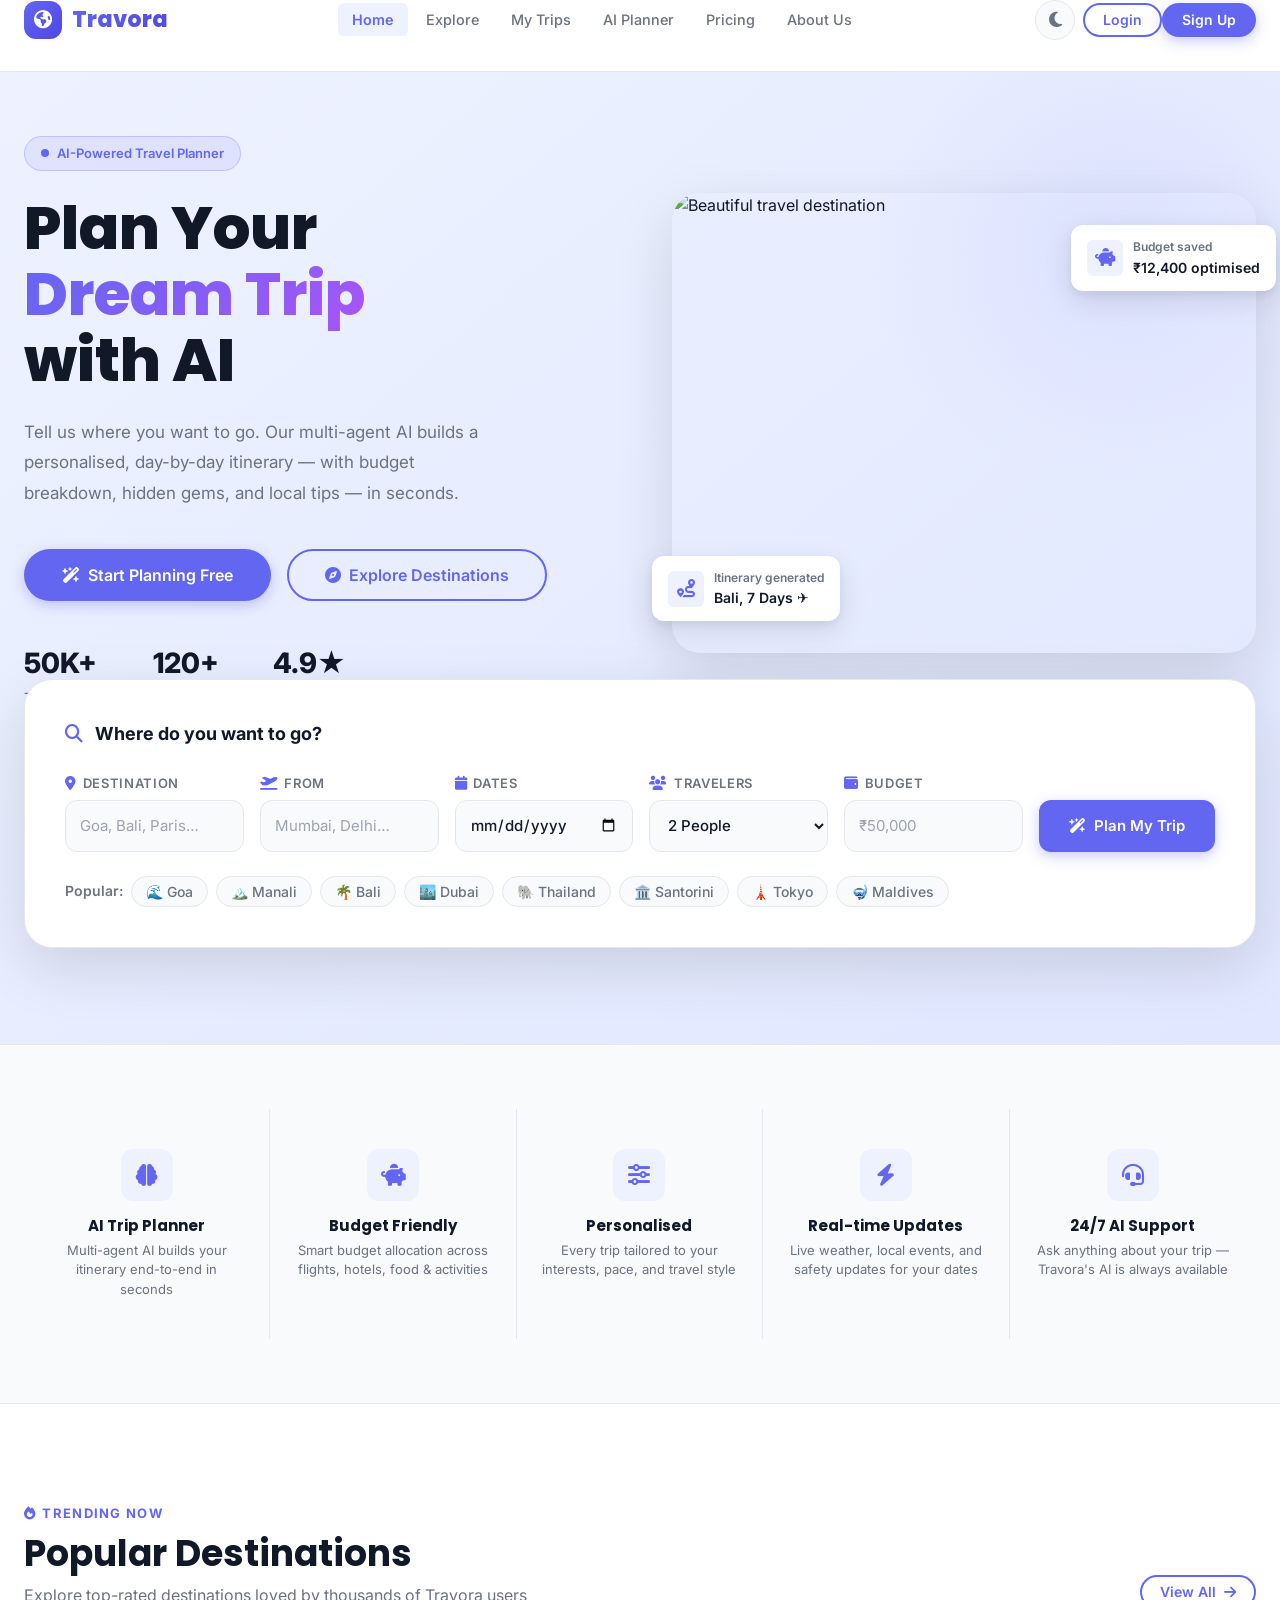
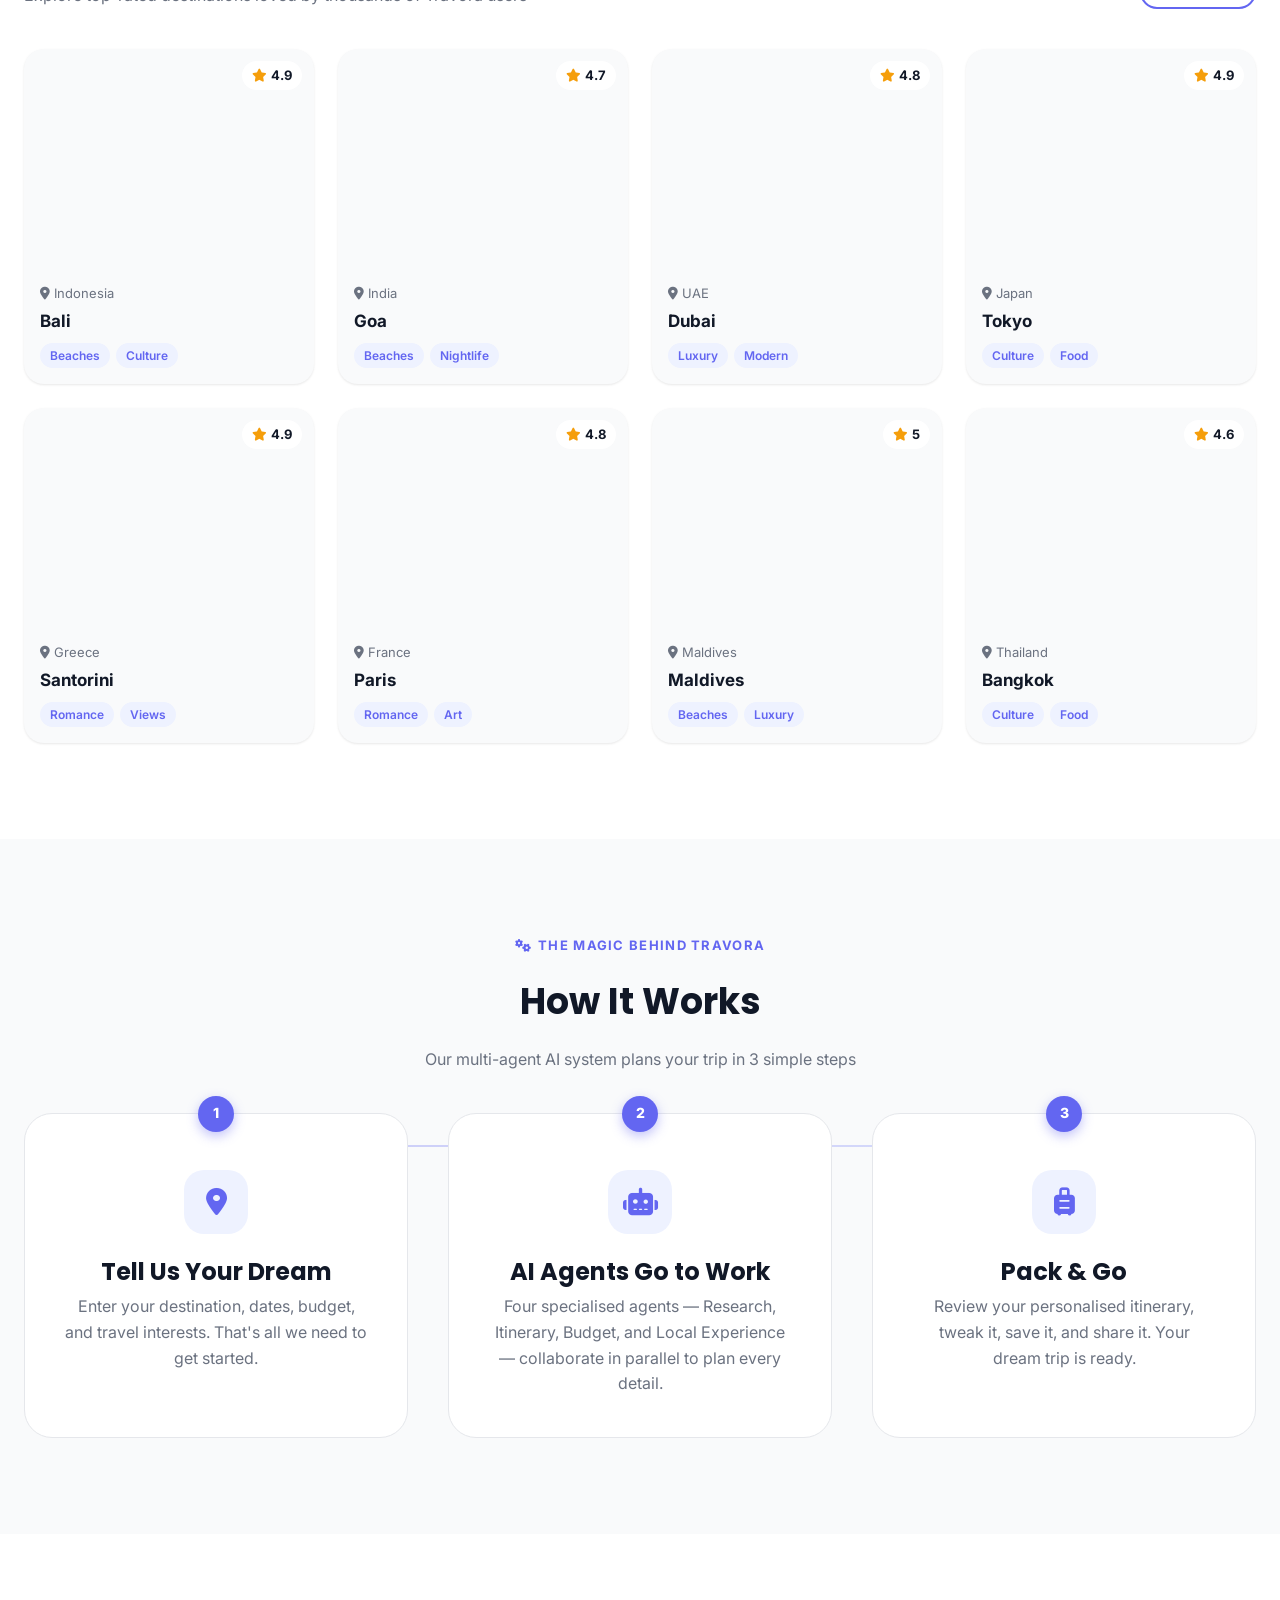
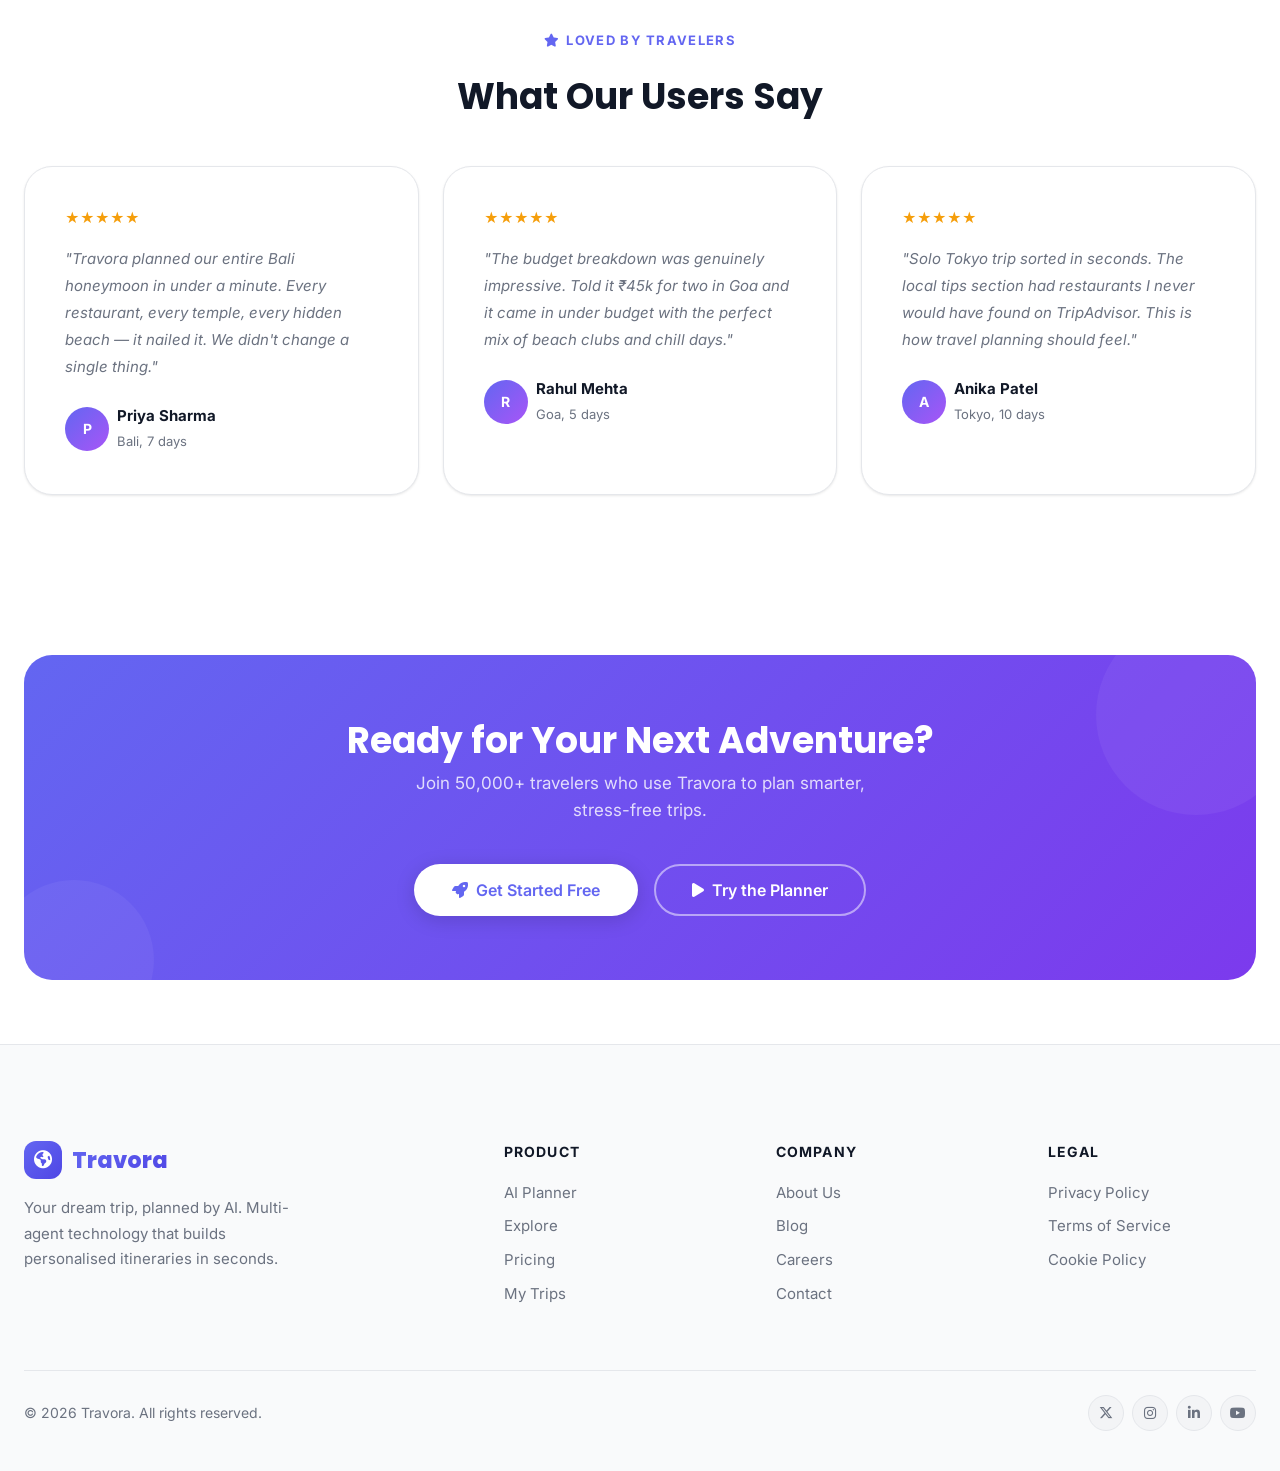
==== travora-frontend/index.html @ 3af6b40b "Initial commit" ====
<!DOCTYPE html>
<html lang="en" data-theme="light">
<head>
  <meta charset="UTF-8" />
  <meta name="viewport" content="width=device-width, initial-scale=1.0" />
  <title>Travora — Your Dream Trip, Planned by AI</title>
  <meta name="description" content="Travora uses a multi-agent AI system to build personalized day-by-day travel itineraries tailored to your budget, interests, and travel style." />
  <link rel="preconnect" href="https://fonts.googleapis.com" />
  <link rel="preconnect" href="https://fonts.gstatic.com" crossorigin />
  <link href="https://fonts.googleapis.com/css2?family=Inter:wght@400;500;600;700;800&family=Poppins:wght@700;800&display=swap" rel="stylesheet" />
  <link rel="stylesheet" href="https://cdnjs.cloudflare.com/ajax/libs/font-awesome/6.5.0/css/all.min.css" />
  <link rel="stylesheet" href="css/style.css" />
  <link rel="stylesheet" href="css/home.css" />
</head>
<body>

<!-- ── Navbar ────────────────────────────────────────────────── -->
<nav class="navbar" id="navbar">
  <div class="container">
    <div class="navbar__inner">
      <a href="index.html" class="navbar__logo">
        <div class="navbar__logo-icon"><i class="fa-solid fa-earth-americas"></i></div>
        <span>Travora</span>
      </a>

      <ul class="navbar__links">
        <li><a href="index.html"      class="navbar__link active">Home</a></li>
        <li><a href="explore.html"    class="navbar__link">Explore</a></li>
        <li><a href="my-trips.html"   class="navbar__link" id="nav-my-trips">My Trips</a></li>
        <li><a href="planner.html"    class="navbar__link">AI Planner</a></li>
        <li><a href="pricing.html"    class="navbar__link">Pricing</a></li>
        <li><a href="about.html"      class="navbar__link">About Us</a></li>
      </ul>

      <div class="navbar__actions">
        <button class="theme-toggle" id="themeToggle" aria-label="Toggle dark mode">
          <i class="fa-solid fa-moon" id="themeIcon"></i>
        </button>
        <div id="authNav">
          <a href="login.html" class="btn btn-outline btn-sm">Login</a>
          <a href="signup.html" class="btn btn-primary btn-sm">Sign Up</a>
        </div>
        <div id="userNav" style="display:none; align-items:center; gap:8px;">
          <div class="user-avatar" id="userAvatar" title="My Account">U</div>
        </div>
        <button class="navbar__hamburger" id="hamburger" aria-label="Open menu">
          <span></span><span></span><span></span>
        </button>
      </div>
    </div>
  </div>

  <!-- Mobile menu -->
  <div class="navbar__mobile-menu" id="mobileMenu">
    <a href="index.html"    class="navbar__link active">Home</a>
    <a href="explore.html"  class="navbar__link">Explore</a>
    <a href="my-trips.html" class="navbar__link">My Trips</a>
    <a href="planner.html"  class="navbar__link">AI Planner</a>
    <a href="pricing.html"  class="navbar__link">Pricing</a>
    <a href="about.html"    class="navbar__link">About Us</a>
    <div style="border-top:1px solid var(--color-border); padding-top:12px; display:flex; gap:8px; flex-wrap:wrap;" id="mobileAuthNav">
      <a href="login.html"  class="btn btn-outline btn-sm">Login</a>
      <a href="signup.html" class="btn btn-primary btn-sm">Sign Up</a>
    </div>
  </div>
</nav>

<div class="page-wrapper">
<main>

  <!-- ── Hero ──────────────────────────────────────────────────── -->
  <section class="hero">
    <div class="container">
      <div class="hero__inner">

        <!-- Left -->
        <div class="hero__content fade-up">
          <div class="hero__badge">
            <span class="hero__badge-dot"></span>
            AI-Powered Travel Planner
          </div>

          <h1 class="hero__title">
            Plan Your<br/>
            <span class="highlight">Dream Trip</span><br/>
            with AI
          </h1>

          <p class="hero__subtitle">
            Tell us where you want to go. Our multi-agent AI builds a personalised,
            day-by-day itinerary — with budget breakdown, hidden gems, and local tips —
            in seconds.
          </p>

          <div class="hero__cta">
            <a href="planner.html" class="btn btn-primary btn-lg">
              <i class="fa-solid fa-wand-magic-sparkles"></i> Start Planning Free
            </a>
            <a href="explore.html" class="btn btn-outline btn-lg">
              <i class="fa-solid fa-compass"></i> Explore Destinations
            </a>
          </div>

          <div class="hero__stats">
            <div class="hero__stat">
              <strong>50K+</strong>
              <span>Trips Planned</span>
            </div>
            <div class="hero__stat">
              <strong>120+</strong>
              <span>Destinations</span>
            </div>
            <div class="hero__stat">
              <strong>4.9★</strong>
              <span>User Rating</span>
            </div>
          </div>
        </div>

        <!-- Right -->
        <div class="hero__visual fade-up fade-up-delay-2">
          <img
            src="https://images.unsplash.com/photo-1488646953014-85cb44e25828?w=800&q=80"
            alt="Beautiful travel destination"
            class="hero__image"
            loading="eager"
          />
          <div class="hero__floating-card hero__floating-card--1">
            <div class="icon"><i class="fa-solid fa-route"></i></div>
            <div>
              <div style="font-size:0.75rem;color:var(--color-text-muted);">Itinerary generated</div>
              <div>Bali, 7 Days ✈️</div>
            </div>
          </div>
          <div class="hero__floating-card hero__floating-card--2">
            <div class="icon"><i class="fa-solid fa-piggy-bank"></i></div>
            <div>
              <div style="font-size:0.75rem;color:var(--color-text-muted);">Budget saved</div>
              <div>₹12,400 optimised</div>
            </div>
          </div>
        </div>

      </div>
    </div>

    <!-- Search Widget -->
    <div class="container" style="padding-bottom: var(--space-3xl);">
      <div class="search-widget fade-up fade-up-delay-3">
        <div class="search-widget__title">
          <i class="fa-solid fa-magnifying-glass" style="color:var(--color-primary);margin-right:8px;"></i>
          Where do you want to go?
        </div>
        <form class="search-widget__grid" id="searchForm" onsubmit="handleSearch(event)">
          <div class="search-field">
            <label><i class="fa-solid fa-location-dot"></i> Destination</label>
            <input type="text" id="searchDest" placeholder="Goa, Bali, Paris…" />
          </div>
          <div class="search-field">
            <label><i class="fa-solid fa-plane-departure"></i> From</label>
            <input type="text" id="searchFrom" placeholder="Mumbai, Delhi…" />
          </div>
          <div class="search-field">
            <label><i class="fa-solid fa-calendar"></i> Dates</label>
            <input type="date" id="searchStartDate" />
          </div>
          <div class="search-field">
            <label><i class="fa-solid fa-users"></i> Travelers</label>
            <select id="searchTravelers">
              <option value="1">1 Person</option>
              <option value="2" selected>2 People</option>
              <option value="3">3 People</option>
              <option value="4">4 People</option>
              <option value="5+">5+ People</option>
            </select>
          </div>
          <div class="search-field">
            <label><i class="fa-solid fa-wallet"></i> Budget</label>
            <input type="text" id="searchBudget" placeholder="₹50,000" />
          </div>
          <button type="submit" class="btn btn-primary search-widget__btn">
            <i class="fa-solid fa-wand-magic-sparkles"></i> Plan My Trip
          </button>
        </form>

        <div class="popular-searches">
          <span class="popular-searches__label">Popular:</span>
          <button class="popular-chip" onclick="quickSearch('Goa')">🌊 Goa</button>
          <button class="popular-chip" onclick="quickSearch('Manali')">🏔️ Manali</button>
          <button class="popular-chip" onclick="quickSearch('Bali')">🌴 Bali</button>
          <button class="popular-chip" onclick="quickSearch('Dubai')">🏙️ Dubai</button>
          <button class="popular-chip" onclick="quickSearch('Thailand')">🐘 Thailand</button>
          <button class="popular-chip" onclick="quickSearch('Santorini')">🏛️ Santorini</button>
          <button class="popular-chip" onclick="quickSearch('Tokyo')">🗼 Tokyo</button>
          <button class="popular-chip" onclick="quickSearch('Maldives')">🤿 Maldives</button>
        </div>
      </div>
    </div>
  </section>

  <!-- ── Feature Strip ───────────────────────────────────────── -->
  <section class="features section--sm">
    <div class="container">
      <div class="features__grid">
        <div class="feature-item fade-up">
          <div class="feature-item__icon"><i class="fa-solid fa-brain"></i></div>
          <h3>AI Trip Planner</h3>
          <p>Multi-agent AI builds your itinerary end-to-end in seconds</p>
        </div>
        <div class="feature-item fade-up fade-up-delay-1">
          <div class="feature-item__icon"><i class="fa-solid fa-piggy-bank"></i></div>
          <h3>Budget Friendly</h3>
          <p>Smart budget allocation across flights, hotels, food & activities</p>
        </div>
        <div class="feature-item fade-up fade-up-delay-2">
          <div class="feature-item__icon"><i class="fa-solid fa-sliders"></i></div>
          <h3>Personalised</h3>
          <p>Every trip tailored to your interests, pace, and travel style</p>
        </div>
        <div class="feature-item fade-up fade-up-delay-3">
          <div class="feature-item__icon"><i class="fa-solid fa-bolt"></i></div>
          <h3>Real-time Updates</h3>
          <p>Live weather, local events, and safety updates for your dates</p>
        </div>
        <div class="feature-item fade-up fade-up-delay-4">
          <div class="feature-item__icon"><i class="fa-solid fa-headset"></i></div>
          <h3>24/7 AI Support</h3>
          <p>Ask anything about your trip — Travora's AI is always available</p>
        </div>
      </div>
    </div>
  </section>

  <!-- ── Popular Destinations ────────────────────────────────── -->
  <section class="section">
    <div class="container">
      <div class="section-header fade-up">
        <div>
          <div class="section-label"><i class="fa-solid fa-fire"></i> Trending Now</div>
          <h2 class="section-title">Popular Destinations</h2>
          <p class="section-subtitle">Explore top-rated destinations loved by thousands of Travora users</p>
        </div>
        <a href="explore.html" class="btn btn-outline btn-sm">View All <i class="fa-solid fa-arrow-right"></i></a>
      </div>

      <div class="destinations__grid" id="destinationsGrid">
        <!-- Populated by home.js -->
        <div class="dest-card skeleton" style="height:300px;"></div>
        <div class="dest-card skeleton" style="height:300px;"></div>
        <div class="dest-card skeleton" style="height:300px;"></div>
        <div class="dest-card skeleton" style="height:300px;"></div>
      </div>
    </div>
  </section>

  <!-- ── How It Works ────────────────────────────────────────── -->
  <section class="section how-it-works">
    <div class="container">
      <div class="section-header fade-up" style="justify-content:center; text-align:center; flex-direction:column; align-items:center;">
        <div class="section-label"><i class="fa-solid fa-gears"></i> The Magic Behind Travora</div>
        <h2 class="section-title">How It Works</h2>
        <p class="section-subtitle">Our multi-agent AI system plans your trip in 3 simple steps</p>
      </div>

      <div class="how-it-works__grid">
        <div class="step-card fade-up">
          <div class="step-card__number">1</div>
          <div class="step-card__icon"><i class="fa-solid fa-location-dot"></i></div>
          <h3>Tell Us Your Dream</h3>
          <p>Enter your destination, dates, budget, and travel interests. That's all we need to get started.</p>
        </div>
        <div class="step-card fade-up fade-up-delay-2">
          <div class="step-card__number">2</div>
          <div class="step-card__icon"><i class="fa-solid fa-robot"></i></div>
          <h3>AI Agents Go to Work</h3>
          <p>Four specialised agents — Research, Itinerary, Budget, and Local Experience — collaborate in parallel to plan every detail.</p>
        </div>
        <div class="step-card fade-up fade-up-delay-4">
          <div class="step-card__number">3</div>
          <div class="step-card__icon"><i class="fa-solid fa-suitcase-rolling"></i></div>
          <h3>Pack & Go</h3>
          <p>Review your personalised itinerary, tweak it, save it, and share it. Your dream trip is ready.</p>
        </div>
      </div>
    </div>
  </section>

  <!-- ── Testimonials ────────────────────────────────────────── -->
  <section class="section">
    <div class="container">
      <div class="section-header fade-up" style="justify-content:center; text-align:center; flex-direction:column; align-items:center;">
        <div class="section-label"><i class="fa-solid fa-star"></i> Loved by Travelers</div>
        <h2 class="section-title">What Our Users Say</h2>
      </div>

      <div class="testimonials__grid">
        <div class="testimonial-card fade-up">
          <div class="testimonial-card__stars">★★★★★</div>
          <p class="testimonial-card__text">"Travora planned our entire Bali honeymoon in under a minute. Every restaurant, every temple, every hidden beach — it nailed it. We didn't change a single thing."</p>
          <div class="testimonial-card__author">
            <div class="testimonial-card__avatar">P</div>
            <div class="testimonial-card__author-info">
              <strong>Priya Sharma</strong>
              <span>Bali, 7 days</span>
            </div>
          </div>
        </div>
        <div class="testimonial-card fade-up fade-up-delay-2">
          <div class="testimonial-card__stars">★★★★★</div>
          <p class="testimonial-card__text">"The budget breakdown was genuinely impressive. Told it ₹45k for two in Goa and it came in under budget with the perfect mix of beach clubs and chill days."</p>
          <div class="testimonial-card__author">
            <div class="testimonial-card__avatar">R</div>
            <div class="testimonial-card__author-info">
              <strong>Rahul Mehta</strong>
              <span>Goa, 5 days</span>
            </div>
          </div>
        </div>
        <div class="testimonial-card fade-up fade-up-delay-4">
          <div class="testimonial-card__stars">★★★★★</div>
          <p class="testimonial-card__text">"Solo Tokyo trip sorted in seconds. The local tips section had restaurants I never would have found on TripAdvisor. This is how travel planning should feel."</p>
          <div class="testimonial-card__author">
            <div class="testimonial-card__avatar">A</div>
            <div class="testimonial-card__author-info">
              <strong>Anika Patel</strong>
              <span>Tokyo, 10 days</span>
            </div>
          </div>
        </div>
      </div>
    </div>
  </section>

  <!-- ── CTA Banner ──────────────────────────────────────────── -->
  <section class="section--sm">
    <div class="container">
      <div style="background: linear-gradient(135deg, var(--color-primary) 0%, #7C3AED 100%); border-radius: var(--radius-xl); padding: var(--space-2xl); text-align: center; position:relative; overflow:hidden;">
        <div style="position:absolute;top:-40px;right:-40px;width:200px;height:200px;background:rgba(255,255,255,0.05);border-radius:50%;"></div>
        <div style="position:absolute;bottom:-60px;left:-30px;width:160px;height:160px;background:rgba(255,255,255,0.05);border-radius:50%;"></div>
        <div style="position:relative;z-index:1;">
          <h2 style="color:#fff;font-size:clamp(1.5rem,3vw,2.25rem);margin-bottom:var(--space-sm);">Ready for Your Next Adventure?</h2>
          <p style="color:rgba(255,255,255,0.8);font-size:1.0625rem;margin-bottom:var(--space-xl);max-width:480px;margin-left:auto;margin-right:auto;">Join 50,000+ travelers who use Travora to plan smarter, stress-free trips.</p>
          <div style="display:flex;gap:var(--space-md);justify-content:center;flex-wrap:wrap;">
            <a href="signup.html" class="btn btn-lg" style="background:#fff;color:var(--color-primary);box-shadow:0 4px 20px rgba(0,0,0,0.15);">
              <i class="fa-solid fa-rocket"></i> Get Started Free
            </a>
            <a href="planner.html" class="btn btn-lg" style="background:transparent;border:2px solid rgba(255,255,255,0.5);color:#fff;">
              <i class="fa-solid fa-play"></i> Try the Planner
            </a>
          </div>
        </div>
      </div>
    </div>
  </section>

</main>

<!-- ── Footer ────────────────────────────────────────────────── -->
<footer class="footer">
  <div class="container">
    <div class="footer__grid">
      <div class="footer__brand">
        <a href="index.html" class="navbar__logo" style="justify-content:flex-start;">
          <div class="navbar__logo-icon"><i class="fa-solid fa-earth-americas"></i></div>
          <span>Travora</span>
        </a>
        <p>Your dream trip, planned by AI. Multi-agent technology that builds personalised itineraries in seconds.</p>
      </div>
      <div>
        <div class="footer__col-title">Product</div>
        <ul class="footer__links">
          <li><a href="planner.html">AI Planner</a></li>
          <li><a href="explore.html">Explore</a></li>
          <li><a href="pricing.html">Pricing</a></li>
          <li><a href="my-trips.html">My Trips</a></li>
        </ul>
      </div>
      <div>
        <div class="footer__col-title">Company</div>
        <ul class="footer__links">
          <li><a href="about.html">About Us</a></li>
          <li><a href="#">Blog</a></li>
          <li><a href="#">Careers</a></li>
          <li><a href="#">Contact</a></li>
        </ul>
      </div>
      <div>
        <div class="footer__col-title">Legal</div>
        <ul class="footer__links">
          <li><a href="#">Privacy Policy</a></li>
          <li><a href="#">Terms of Service</a></li>
          <li><a href="#">Cookie Policy</a></li>
        </ul>
      </div>
    </div>

    <div class="footer__bottom">
      <p>© 2026 Travora. All rights reserved.</p>
      <div class="footer__socials">
        <a href="#" class="footer__social-btn" aria-label="Twitter"><i class="fa-brands fa-x-twitter"></i></a>
        <a href="#" class="footer__social-btn" aria-label="Instagram"><i class="fa-brands fa-instagram"></i></a>
        <a href="#" class="footer__social-btn" aria-label="LinkedIn"><i class="fa-brands fa-linkedin-in"></i></a>
        <a href="#" class="footer__social-btn" aria-label="YouTube"><i class="fa-brands fa-youtube"></i></a>
      </div>
    </div>
  </div>
</footer>

</div><!-- end page-wrapper -->

<!-- Toast container -->
<div class="toast-container" id="toastContainer"></div>

<script src="js/theme.js"></script>
<script src="js/api.js"></script>
<script src="js/auth.js"></script>
<script src="js/home.js"></script>
<script>
  // Search widget → navigate to planner with params
  function handleSearch(e) {
    e.preventDefault();
    const dest = document.getElementById('searchDest').value.trim();
    if (!dest) { showToast('Please enter a destination', 'error'); return; }
    const from   = document.getElementById('searchFrom').value.trim();
    const date   = document.getElementById('searchStartDate').value;
    const people = document.getElementById('searchTravelers').value;
    const budget = document.getElementById('searchBudget').value.trim().replace(/[^0-9]/g, '');
    const params = new URLSearchParams({ destination: dest, from, date, travelers: people, budget });
    window.location.href = `planner.html?${params.toString()}`;
  }

  function quickSearch(dest) {
    document.getElementById('searchDest').value = dest;
    document.getElementById('searchDest').focus();
  }
</script>
</body>
</html>
---- travora-frontend/css/style.css ----
/* ═══════════════════════════════════════════════════════════════
   Travora — Global Stylesheet
   Variables → Reset → Typography → Navbar → Footer → Utilities
   ═══════════════════════════════════════════════════════════════ */

/* ── CSS Custom Properties ─────────────────────────────────── */
:root {
  /* Brand */
  --color-primary:        #6366F1;
  --color-primary-dark:   #4F46E5;
  --color-primary-light:  #818CF8;
  --color-primary-soft:   #EEF2FF;

  /* Text */
  --color-text:           #111827;
  --color-text-muted:     #6B7280;
  --color-text-light:     #9CA3AF;

  /* Backgrounds */
  --color-bg:             #FFFFFF;
  --color-bg-secondary:   #F9FAFB;
  --color-bg-tertiary:    #F3F4F6;

  /* Hero gradient */
  --hero-bg-start:        #EEF2FF;
  --hero-bg-end:          #E0E7FF;

  /* Borders */
  --color-border:         #E5E7EB;
  --color-border-light:   #F3F4F6;

  /* Cards */
  --shadow-sm:   0 1px 3px rgba(0,0,0,0.06), 0 1px 2px rgba(0,0,0,0.04);
  --shadow-md:   0 4px 12px rgba(0,0,0,0.08), 0 2px 4px rgba(0,0,0,0.04);
  --shadow-lg:   0 10px 30px rgba(0,0,0,0.10), 0 4px 8px rgba(0,0,0,0.06);
  --shadow-xl:   0 20px 60px rgba(0,0,0,0.12);

  /* Radius */
  --radius-sm:   6px;
  --radius-md:   12px;
  --radius-lg:   20px;
  --radius-xl:   28px;
  --radius-full: 9999px;

  /* Spacing */
  --space-xs:  4px;
  --space-sm:  8px;
  --space-md:  16px;
  --space-lg:  24px;
  --space-xl:  40px;
  --space-2xl: 64px;
  --space-3xl: 96px;

  /* Typography */
  --font-sans: 'Inter', 'Segoe UI', system-ui, -apple-system, sans-serif;
  --font-display: 'Poppins', var(--font-sans);

  /* Transitions */
  --transition-fast:   150ms ease;
  --transition-base:   250ms ease;
  --transition-slow:   400ms ease;

  /* Navbar height */
  --navbar-h: 72px;
}

/* ── Dark Mode ─────────────────────────────────────────────── */
[data-theme="dark"] {
  --color-primary:        #818CF8;
  --color-primary-dark:   #6366F1;
  --color-primary-light:  #A5B4FC;
  --color-primary-soft:   #1E1B4B;

  --color-text:           #F1F5F9;
  --color-text-muted:     #94A3B8;
  --color-text-light:     #64748B;

  --color-bg:             #0F172A;
  --color-bg-secondary:   #1E293B;
  --color-bg-tertiary:    #334155;

  --hero-bg-start:        #0F172A;
  --hero-bg-end:          #1E1B4B;

  --color-border:         #334155;
  --color-border-light:   #1E293B;

  --shadow-sm:   0 1px 3px rgba(0,0,0,0.3);
  --shadow-md:   0 4px 12px rgba(0,0,0,0.4);
  --shadow-lg:   0 10px 30px rgba(0,0,0,0.5);
  --shadow-xl:   0 20px 60px rgba(0,0,0,0.6);
}

/* ── Reset & Base ───────────────────────────────────────────── */
*, *::before, *::after {
  box-sizing: border-box;
  margin: 0;
  padding: 0;
}

html {
  scroll-behavior: smooth;
  -webkit-text-size-adjust: 100%;
}

body {
  font-family: var(--font-sans);
  font-size: 16px;
  line-height: 1.6;
  color: var(--color-text);
  background-color: var(--color-bg);
  transition: background-color var(--transition-base), color var(--transition-base);
  overflow-x: hidden;
}

img {
  max-width: 100%;
  height: auto;
  display: block;
}

a {
  color: var(--color-primary);
  text-decoration: none;
  transition: color var(--transition-fast);
}

a:hover { color: var(--color-primary-dark); }

ul, ol { list-style: none; }

button {
  cursor: pointer;
  border: none;
  background: none;
  font-family: inherit;
}

input, select, textarea {
  font-family: inherit;
  font-size: inherit;
}

/* ── Typography ─────────────────────────────────────────────── */
h1, h2, h3, h4, h5, h6 {
  font-family: var(--font-display);
  font-weight: 700;
  line-height: 1.2;
  color: var(--color-text);
}

h1 { font-size: clamp(2rem, 5vw, 3.5rem); }
h2 { font-size: clamp(1.5rem, 3vw, 2.25rem); }
h3 { font-size: clamp(1.125rem, 2vw, 1.5rem); }
h4 { font-size: 1.125rem; }

p { color: var(--color-text-muted); }

/* ── Layout Utilities ───────────────────────────────────────── */
.container {
  width: 100%;
  max-width: 1280px;
  margin: 0 auto;
  padding: 0 var(--space-lg);
}

.section {
  padding: var(--space-3xl) 0;
}

.section--sm {
  padding: var(--space-2xl) 0;
}

.flex { display: flex; }
.flex-col { flex-direction: column; }
.items-center { align-items: center; }
.justify-between { justify-content: space-between; }
.justify-center { justify-content: center; }
.gap-sm { gap: var(--space-sm); }
.gap-md { gap: var(--space-md); }
.gap-lg { gap: var(--space-lg); }
.text-center { text-align: center; }

.grid-2 { display: grid; grid-template-columns: repeat(2, 1fr); gap: var(--space-lg); }
.grid-3 { display: grid; grid-template-columns: repeat(3, 1fr); gap: var(--space-lg); }
.grid-4 { display: grid; grid-template-columns: repeat(4, 1fr); gap: var(--space-lg); }

/* ── Buttons ────────────────────────────────────────────────── */
.btn {
  display: inline-flex;
  align-items: center;
  justify-content: center;
  gap: var(--space-sm);
  padding: 12px 28px;
  border-radius: var(--radius-full);
  font-size: 0.9375rem;
  font-weight: 600;
  line-height: 1;
  transition: all var(--transition-base);
  white-space: nowrap;
  border: 2px solid transparent;
}

.btn-primary {
  background: var(--color-primary);
  color: #fff;
  box-shadow: 0 4px 14px rgba(99, 102, 241, 0.35);
}

.btn-primary:hover {
  background: var(--color-primary-dark);
  color: #fff;
  transform: translateY(-2px);
  box-shadow: 0 6px 20px rgba(99, 102, 241, 0.45);
}

.btn-outline {
  border-color: var(--color-primary);
  color: var(--color-primary);
  background: transparent;
}

.btn-outline:hover {
  background: var(--color-primary);
  color: #fff;
  transform: translateY(-2px);
}

.btn-ghost {
  color: var(--color-text-muted);
  background: transparent;
}

.btn-ghost:hover {
  background: var(--color-bg-secondary);
  color: var(--color-text);
}

.btn-sm {
  padding: 8px 18px;
  font-size: 0.875rem;
}

.btn-lg {
  padding: 16px 36px;
  font-size: 1rem;
}

.btn-icon {
  padding: 10px;
  border-radius: var(--radius-full);
}

.btn:disabled {
  opacity: 0.55;
  cursor: not-allowed;
  transform: none !important;
}

/* ── Form Controls ──────────────────────────────────────────── */
.form-group {
  display: flex;
  flex-direction: column;
  gap: var(--space-xs);
}

.form-label {
  font-size: 0.875rem;
  font-weight: 600;
  color: var(--color-text);
}

.form-input,
.form-select,
.form-textarea {
  width: 100%;
  padding: 11px 16px;
  border: 1.5px solid var(--color-border);
  border-radius: var(--radius-md);
  background: var(--color-bg);
  color: var(--color-text);
  font-size: 0.9375rem;
  transition: border-color var(--transition-fast), box-shadow var(--transition-fast);
  outline: none;
}

.form-input:focus,
.form-select:focus,
.form-textarea:focus {
  border-color: var(--color-primary);
  box-shadow: 0 0 0 3px rgba(99, 102, 241, 0.12);
}

.form-input::placeholder { color: var(--color-text-light); }

.form-error {
  font-size: 0.8125rem;
  color: #EF4444;
}

/* ── Cards ──────────────────────────────────────────────────── */
.card {
  background: var(--color-bg);
  border-radius: var(--radius-lg);
  border: 1px solid var(--color-border);
  box-shadow: var(--shadow-sm);
  transition: transform var(--transition-base), box-shadow var(--transition-base);
  overflow: hidden;
}

.card:hover {
  transform: translateY(-4px);
  box-shadow: var(--shadow-lg);
}

/* ── Badge / Pill ───────────────────────────────────────────── */
.badge {
  display: inline-flex;
  align-items: center;
  gap: 4px;
  padding: 4px 12px;
  border-radius: var(--radius-full);
  font-size: 0.8125rem;
  font-weight: 600;
}

.badge-primary {
  background: var(--color-primary-soft);
  color: var(--color-primary);
}

.badge-white {
  background: #fff;
  color: var(--color-text);
  box-shadow: var(--shadow-sm);
}

.badge-success {
  background: #DCFCE7;
  color: #166534;
}

.badge-warning {
  background: #FEF9C3;
  color: #854D0E;
}

/* ── Section Headers ────────────────────────────────────────── */
.section-header {
  display: flex;
  align-items: flex-end;
  justify-content: space-between;
  margin-bottom: var(--space-xl);
  flex-wrap: wrap;
  gap: var(--space-md);
}

.section-label {
  display: inline-flex;
  align-items: center;
  gap: 6px;
  font-size: 0.8125rem;
  font-weight: 700;
  color: var(--color-primary);
  text-transform: uppercase;
  letter-spacing: 0.1em;
  margin-bottom: var(--space-sm);
}

.section-title {
  font-size: clamp(1.5rem, 3vw, 2.25rem);
  color: var(--color-text);
  margin-bottom: var(--space-sm);
}

.section-subtitle {
  color: var(--color-text-muted);
  font-size: 1rem;
  max-width: 520px;
}

/* ── Navbar ─────────────────────────────────────────────────── */
.navbar {
  position: fixed;
  top: 0;
  left: 0;
  right: 0;
  z-index: 1000;
  height: var(--navbar-h);
  background: rgba(255, 255, 255, 0.92);
  backdrop-filter: blur(16px);
  -webkit-backdrop-filter: blur(16px);
  border-bottom: 1px solid var(--color-border);
  transition: background var(--transition-base), box-shadow var(--transition-base);
}

[data-theme="dark"] .navbar {
  background: rgba(15, 23, 42, 0.92);
}

.navbar.scrolled {
  box-shadow: var(--shadow-md);
}

.navbar__inner {
  display: flex;
  align-items: center;
  justify-content: space-between;
  height: 100%;
  gap: var(--space-lg);
}

/* Logo */
.navbar__logo {
  display: flex;
  align-items: center;
  gap: 10px;
  font-family: var(--font-display);
  font-size: 1.375rem;
  font-weight: 800;
  color: var(--color-text);
  flex-shrink: 0;
}

.navbar__logo:hover { color: var(--color-text); }

.navbar__logo-icon {
  width: 38px;
  height: 38px;
  background: linear-gradient(135deg, var(--color-primary) 0%, var(--color-primary-dark) 100%);
  border-radius: var(--radius-md);
  display: flex;
  align-items: center;
  justify-content: center;
  color: #fff;
  font-size: 1.125rem;
}

.navbar__logo span {
  background: linear-gradient(135deg, var(--color-primary) 0%, var(--color-primary-dark) 100%);
  -webkit-background-clip: text;
  -webkit-text-fill-color: transparent;
  background-clip: text;
}

/* Nav Links */
.navbar__links {
  display: flex;
  align-items: center;
  gap: 4px;
}

.navbar__link {
  padding: 8px 14px;
  border-radius: var(--radius-sm);
  font-size: 0.9rem;
  font-weight: 500;
  color: var(--color-text-muted);
  transition: all var(--transition-fast);
  white-space: nowrap;
}

.navbar__link:hover {
  color: var(--color-primary);
  background: var(--color-primary-soft);
}

.navbar__link.active {
  color: var(--color-primary);
  background: var(--color-primary-soft);
  font-weight: 600;
}

/* Nav Actions */
.navbar__actions {
  display: flex;
  align-items: center;
  gap: var(--space-sm);
  flex-shrink: 0;
}

/* Dark Mode Toggle */
.theme-toggle {
  width: 40px;
  height: 40px;
  border-radius: var(--radius-full);
  display: flex;
  align-items: center;
  justify-content: center;
  background: var(--color-bg-secondary);
  color: var(--color-text-muted);
  font-size: 1.1rem;
  transition: all var(--transition-fast);
  border: 1.5px solid var(--color-border);
}

.theme-toggle:hover {
  background: var(--color-primary-soft);
  color: var(--color-primary);
  border-color: var(--color-primary);
}

/* Mobile hamburger */
.navbar__hamburger {
  display: none;
  flex-direction: column;
  gap: 5px;
  padding: 8px;
  background: none;
  border: none;
  cursor: pointer;
}

.navbar__hamburger span {
  display: block;
  width: 24px;
  height: 2px;
  background: var(--color-text);
  border-radius: 2px;
  transition: all var(--transition-base);
}

/* Mobile nav drawer */
.navbar__mobile-menu {
  display: none;
  position: fixed;
  top: var(--navbar-h);
  left: 0;
  right: 0;
  background: var(--color-bg);
  border-bottom: 1px solid var(--color-border);
  box-shadow: var(--shadow-lg);
  padding: var(--space-md);
  flex-direction: column;
  gap: var(--space-xs);
  z-index: 999;
}

.navbar__mobile-menu.open {
  display: flex;
}

.navbar__mobile-menu .navbar__link {
  padding: 12px 16px;
  font-size: 1rem;
  border-radius: var(--radius-md);
}

/* User avatar/dropdown */
.user-avatar {
  width: 36px;
  height: 36px;
  border-radius: var(--radius-full);
  background: linear-gradient(135deg, var(--color-primary) 0%, var(--color-primary-dark) 100%);
  color: #fff;
  font-weight: 700;
  font-size: 0.875rem;
  display: flex;
  align-items: center;
  justify-content: center;
  cursor: pointer;
  border: 2px solid transparent;
  transition: border-color var(--transition-fast);
}

.user-avatar:hover {
  border-color: var(--color-primary);
}

/* ── Page Wrapper ───────────────────────────────────────────── */
.page-wrapper {
  padding-top: var(--navbar-h);
  min-height: 100vh;
  display: flex;
  flex-direction: column;
}

main {
  flex: 1;
}

/* ── Footer ─────────────────────────────────────────────────── */
.footer {
  background: var(--color-bg-secondary);
  border-top: 1px solid var(--color-border);
  padding: var(--space-3xl) 0 var(--space-xl);
  margin-top: auto;
}

.footer__grid {
  display: grid;
  grid-template-columns: 2fr repeat(3, 1fr);
  gap: var(--space-2xl);
  margin-bottom: var(--space-2xl);
}

.footer__brand p {
  margin-top: var(--space-md);
  font-size: 0.9375rem;
  line-height: 1.7;
  max-width: 280px;
}

.footer__col-title {
  font-size: 0.875rem;
  font-weight: 700;
  color: var(--color-text);
  text-transform: uppercase;
  letter-spacing: 0.08em;
  margin-bottom: var(--space-md);
}

.footer__links {
  display: flex;
  flex-direction: column;
  gap: var(--space-sm);
}

.footer__links a {
  font-size: 0.9375rem;
  color: var(--color-text-muted);
  transition: color var(--transition-fast);
}

.footer__links a:hover {
  color: var(--color-primary);
}

.footer__bottom {
  border-top: 1px solid var(--color-border);
  padding-top: var(--space-lg);
  display: flex;
  align-items: center;
  justify-content: space-between;
  flex-wrap: wrap;
  gap: var(--space-md);
}

.footer__bottom p {
  font-size: 0.875rem;
}

.footer__socials {
  display: flex;
  gap: var(--space-sm);
}

.footer__social-btn {
  width: 36px;
  height: 36px;
  border-radius: var(--radius-full);
  background: var(--color-bg-tertiary);
  color: var(--color-text-muted);
  display: flex;
  align-items: center;
  justify-content: center;
  font-size: 0.875rem;
  transition: all var(--transition-fast);
  border: 1px solid var(--color-border);
}

.footer__social-btn:hover {
  background: var(--color-primary);
  color: #fff;
  border-color: var(--color-primary);
  transform: translateY(-2px);
}

/* ── Loading States ──────────────────────────────────────────── */
.spinner {
  width: 40px;
  height: 40px;
  border: 3px solid var(--color-border);
  border-top-color: var(--color-primary);
  border-radius: 50%;
  animation: spin 0.7s linear infinite;
}

@keyframes spin { to { transform: rotate(360deg); } }

.skeleton {
  background: linear-gradient(90deg, var(--color-bg-secondary) 25%, var(--color-bg-tertiary) 50%, var(--color-bg-secondary) 75%);
  background-size: 200% 100%;
  animation: shimmer 1.5s infinite;
  border-radius: var(--radius-md);
}

@keyframes shimmer {
  0% { background-position: 200% 0; }
  100% { background-position: -200% 0; }
}

/* ── Toast notifications ─────────────────────────────────────── */
.toast-container {
  position: fixed;
  bottom: var(--space-lg);
  right: var(--space-lg);
  z-index: 9999;
  display: flex;
  flex-direction: column;
  gap: var(--space-sm);
  pointer-events: none;
}

.toast {
  display: flex;
  align-items: center;
  gap: var(--space-sm);
  padding: 14px 20px;
  background: var(--color-bg);
  border: 1px solid var(--color-border);
  border-radius: var(--radius-md);
  box-shadow: var(--shadow-lg);
  font-size: 0.9375rem;
  font-weight: 500;
  color: var(--color-text);
  pointer-events: all;
  animation: slideIn 0.3s ease;
  min-width: 280px;
  max-width: 420px;
}

.toast--success { border-left: 4px solid #22C55E; }
.toast--error   { border-left: 4px solid #EF4444; }
.toast--info    { border-left: 4px solid var(--color-primary); }

@keyframes slideIn {
  from { opacity: 0; transform: translateX(100%); }
  to   { opacity: 1; transform: translateX(0); }
}

/* ── Scroll Animations ────────────────────────────────────────── */
.fade-up {
  opacity: 0;
  transform: translateY(28px);
  transition: opacity 0.6s ease, transform 0.6s ease;
}

.fade-up.visible {
  opacity: 1;
  transform: translateY(0);
}

.fade-up-delay-1 { transition-delay: 0.1s; }
.fade-up-delay-2 { transition-delay: 0.2s; }
.fade-up-delay-3 { transition-delay: 0.3s; }
.fade-up-delay-4 { transition-delay: 0.4s; }
.fade-up-delay-5 { transition-delay: 0.5s; }

/* ── Page Hero Banner (inner pages) ─────────────────────────── */
.page-hero {
  background: linear-gradient(135deg, var(--hero-bg-start), var(--hero-bg-end));
  padding: var(--space-2xl) 0;
  text-align: center;
}

.page-hero h1 {
  font-size: clamp(1.75rem, 4vw, 2.75rem);
  margin-bottom: var(--space-sm);
}

.page-hero p {
  font-size: 1.0625rem;
  max-width: 560px;
  margin: 0 auto;
}

/* ── Empty State ─────────────────────────────────────────────── */
.empty-state {
  text-align: center;
  padding: var(--space-3xl) var(--space-lg);
  color: var(--color-text-muted);
}

.empty-state__icon {
  font-size: 3.5rem;
  margin-bottom: var(--space-md);
  display: block;
}

.empty-state h3 {
  color: var(--color-text);
  margin-bottom: var(--space-sm);
}

.empty-state p {
  margin-bottom: var(--space-lg);
  max-width: 360px;
  margin-left: auto;
  margin-right: auto;
}

/* ── Divider ─────────────────────────────────────────────────── */
.divider {
  height: 1px;
  background: var(--color-border);
  margin: var(--space-xl) 0;
}

/* ── Responsive ──────────────────────────────────────────────── */
@media (max-width: 1024px) {
  .navbar__links { display: none; }
  .navbar__hamburger { display: flex; }
  .footer__grid { grid-template-columns: 1fr 1fr; gap: var(--space-xl); }
  .grid-4 { grid-template-columns: repeat(2, 1fr); }
}

@media (max-width: 768px) {
  .grid-2, .grid-3 { grid-template-columns: 1fr; }
  .grid-4 { grid-template-columns: 1fr; }
  .section { padding: var(--space-2xl) 0; }
  .footer__grid { grid-template-columns: 1fr; gap: var(--space-lg); }
  .footer__bottom { flex-direction: column; text-align: center; }
}

@media (max-width: 480px) {
  .container { padding: 0 var(--space-md); }
  .btn-lg { padding: 14px 28px; font-size: 0.9375rem; }
}
---- travora-frontend/css/home.css ----
/* ═══════════════════════════════════════════════════════════════
   Home Page — Hero, Search Widget, Features, Destinations,
               Testimonials, How It Works
   ═══════════════════════════════════════════════════════════════ */

/* ── Hero Section ───────────────────────────────────────────── */
.hero {
  min-height: calc(100vh - var(--navbar-h));
  background: linear-gradient(140deg, var(--hero-bg-start) 0%, var(--hero-bg-end) 100%);
  display: flex;
  flex-direction: column;
  justify-content: center;
  overflow: hidden;
  position: relative;
  padding: var(--space-2xl) 0 0;
}

.hero::before {
  content: '';
  position: absolute;
  top: -80px;
  right: -80px;
  width: 500px;
  height: 500px;
  background: radial-gradient(circle, rgba(99,102,241,0.08) 0%, transparent 70%);
  pointer-events: none;
}

.hero__inner {
  display: grid;
  grid-template-columns: 1fr 1fr;
  gap: var(--space-2xl);
  align-items: center;
  padding-bottom: var(--space-2xl);
}

/* Hero Left */
.hero__badge {
  display: inline-flex;
  align-items: center;
  gap: 8px;
  background: rgba(99,102,241,0.1);
  border: 1px solid rgba(99,102,241,0.25);
  border-radius: var(--radius-full);
  padding: 6px 16px;
  font-size: 0.8125rem;
  font-weight: 600;
  color: var(--color-primary);
  margin-bottom: var(--space-lg);
}

.hero__badge-dot {
  width: 8px;
  height: 8px;
  border-radius: 50%;
  background: var(--color-primary);
  animation: pulse 2s infinite;
}

@keyframes pulse {
  0%, 100% { opacity: 1; transform: scale(1); }
  50% { opacity: 0.5; transform: scale(1.3); }
}

.hero__title {
  font-size: clamp(2.25rem, 5vw, 3.75rem);
  font-weight: 800;
  line-height: 1.1;
  color: var(--color-text);
  margin-bottom: var(--space-lg);
}

.hero__title .highlight {
  background: linear-gradient(135deg, var(--color-primary) 0%, #A855F7 100%);
  -webkit-background-clip: text;
  -webkit-text-fill-color: transparent;
  background-clip: text;
}

.hero__subtitle {
  font-size: 1.0625rem;
  color: var(--color-text-muted);
  max-width: 480px;
  line-height: 1.8;
  margin-bottom: var(--space-xl);
}

.hero__cta {
  display: flex;
  gap: var(--space-md);
  flex-wrap: wrap;
}

.hero__stats {
  display: flex;
  gap: var(--space-xl);
  margin-top: var(--space-xl);
  flex-wrap: wrap;
}

.hero__stat strong {
  display: block;
  font-size: 1.75rem;
  font-weight: 800;
  color: var(--color-text);
}

.hero__stat span {
  font-size: 0.875rem;
  color: var(--color-text-muted);
}

/* Hero Right — Image */
.hero__visual {
  position: relative;
  height: 460px;
}

.hero__image {
  width: 100%;
  height: 100%;
  object-fit: cover;
  border-radius: var(--radius-xl);
  box-shadow: var(--shadow-xl);
}

.hero__floating-card {
  position: absolute;
  background: var(--color-bg);
  border-radius: var(--radius-md);
  padding: 12px 16px;
  box-shadow: var(--shadow-lg);
  display: flex;
  align-items: center;
  gap: 10px;
  font-size: 0.875rem;
  font-weight: 600;
  color: var(--color-text);
  animation: float 3s ease-in-out infinite;
  white-space: nowrap;
}

.hero__floating-card--1 { bottom: 32px; left: -20px; animation-delay: 0s; }
.hero__floating-card--2 { top: 32px; right: -20px; animation-delay: 1.5s; }

@keyframes float {
  0%, 100% { transform: translateY(0); }
  50% { transform: translateY(-8px); }
}

.hero__floating-card .icon {
  width: 36px;
  height: 36px;
  border-radius: var(--radius-sm);
  background: var(--color-primary-soft);
  color: var(--color-primary);
  display: flex;
  align-items: center;
  justify-content: center;
  font-size: 1.125rem;
  flex-shrink: 0;
}

/* ── Search Widget ──────────────────────────────────────────── */
.search-widget {
  background: var(--color-bg);
  border-radius: var(--radius-xl);
  box-shadow: var(--shadow-xl);
  padding: var(--space-xl);
  margin-top: calc(-1 * var(--space-3xl));
  position: relative;
  z-index: 10;
  border: 1px solid var(--color-border);
}

.search-widget__title {
  font-size: 1.125rem;
  font-weight: 700;
  color: var(--color-text);
  margin-bottom: var(--space-lg);
}

.search-widget__grid {
  display: grid;
  grid-template-columns: repeat(5, 1fr) auto;
  gap: var(--space-md);
  align-items: end;
}

.search-field {
  display: flex;
  flex-direction: column;
  gap: 6px;
}

.search-field label {
  font-size: 0.8125rem;
  font-weight: 600;
  color: var(--color-text-muted);
  text-transform: uppercase;
  letter-spacing: 0.05em;
  display: flex;
  align-items: center;
  gap: 6px;
}

.search-field label i {
  color: var(--color-primary);
  font-size: 0.875rem;
}

.search-field input,
.search-field select {
  height: 52px;
  padding: 0 14px;
  border: 1.5px solid var(--color-border);
  border-radius: var(--radius-md);
  background: var(--color-bg-secondary);
  color: var(--color-text);
  font-size: 0.9375rem;
  font-weight: 500;
  outline: none;
  transition: all var(--transition-fast);
  width: 100%;
}

.search-field input:focus,
.search-field select:focus {
  border-color: var(--color-primary);
  background: var(--color-bg);
  box-shadow: 0 0 0 3px rgba(99,102,241,0.1);
}

.search-field input::placeholder {
  color: var(--color-text-light);
  font-weight: 400;
}

.search-widget__btn {
  height: 52px;
  padding: 0 28px;
  font-size: 0.9375rem;
  border-radius: var(--radius-md);
  white-space: nowrap;
}

/* Popular Searches */
.popular-searches {
  margin-top: var(--space-lg);
  display: flex;
  align-items: center;
  gap: var(--space-sm);
  flex-wrap: wrap;
}

.popular-searches__label {
  font-size: 0.875rem;
  font-weight: 600;
  color: var(--color-text-muted);
  white-space: nowrap;
}

.popular-chip {
  display: inline-flex;
  align-items: center;
  gap: 5px;
  padding: 6px 14px;
  background: var(--color-bg-secondary);
  border: 1px solid var(--color-border);
  border-radius: var(--radius-full);
  font-size: 0.875rem;
  font-weight: 500;
  color: var(--color-text-muted);
  cursor: pointer;
  transition: all var(--transition-fast);
}

.popular-chip:hover {
  background: var(--color-primary-soft);
  border-color: var(--color-primary);
  color: var(--color-primary);
  transform: translateY(-1px);
}

/* ── Feature Strip ──────────────────────────────────────────── */
.features {
  background: var(--color-bg-secondary);
  border-top: 1px solid var(--color-border);
  border-bottom: 1px solid var(--color-border);
}

.features__grid {
  display: grid;
  grid-template-columns: repeat(5, 1fr);
  gap: 0;
}

.feature-item {
  padding: var(--space-xl) var(--space-lg);
  text-align: center;
  border-right: 1px solid var(--color-border);
  transition: background var(--transition-fast);
}

.feature-item:last-child { border-right: none; }

.feature-item:hover {
  background: var(--color-bg);
}

.feature-item__icon {
  width: 52px;
  height: 52px;
  border-radius: var(--radius-md);
  background: var(--color-primary-soft);
  color: var(--color-primary);
  display: flex;
  align-items: center;
  justify-content: center;
  font-size: 1.375rem;
  margin: 0 auto var(--space-md);
  transition: all var(--transition-base);
}

.feature-item:hover .feature-item__icon {
  background: var(--color-primary);
  color: #fff;
  transform: scale(1.1);
}

.feature-item h3 {
  font-size: 0.9375rem;
  font-weight: 700;
  margin-bottom: 6px;
}

.feature-item p {
  font-size: 0.8125rem;
  line-height: 1.5;
}

/* ── Destination Cards ──────────────────────────────────────── */
.destinations__grid {
  display: grid;
  grid-template-columns: repeat(4, 1fr);
  gap: var(--space-lg);
}

.dest-card {
  border-radius: var(--radius-lg);
  overflow: hidden;
  position: relative;
  cursor: pointer;
  background: var(--color-bg-secondary);
  box-shadow: var(--shadow-sm);
  transition: transform var(--transition-base), box-shadow var(--transition-base);
}

.dest-card:hover {
  transform: translateY(-6px);
  box-shadow: var(--shadow-lg);
}

.dest-card__img-wrap {
  position: relative;
  height: 220px;
  overflow: hidden;
}

.dest-card__img-wrap img {
  width: 100%;
  height: 100%;
  object-fit: cover;
  transition: transform var(--transition-slow);
}

.dest-card:hover .dest-card__img-wrap img {
  transform: scale(1.06);
}

.dest-card__rating {
  position: absolute;
  top: 12px;
  right: 12px;
  background: rgba(255,255,255,0.95);
  border-radius: var(--radius-full);
  padding: 4px 10px;
  font-size: 0.8125rem;
  font-weight: 700;
  color: #111827;
  display: flex;
  align-items: center;
  gap: 4px;
  backdrop-filter: blur(4px);
}

.dest-card__rating i { color: #F59E0B; }

.dest-card__body {
  padding: 14px 16px 16px;
}

.dest-card__location {
  font-size: 0.8125rem;
  color: var(--color-text-muted);
  margin-bottom: 4px;
  display: flex;
  align-items: center;
  gap: 4px;
}

.dest-card__name {
  font-size: 1.0625rem;
  font-weight: 700;
  color: var(--color-text);
  margin-bottom: var(--space-sm);
}

.dest-card__tags {
  display: flex;
  gap: 6px;
  flex-wrap: wrap;
}

.dest-card__tag {
  padding: 3px 10px;
  background: var(--color-primary-soft);
  color: var(--color-primary);
  border-radius: var(--radius-full);
  font-size: 0.75rem;
  font-weight: 600;
}

/* ── How It Works ────────────────────────────────────────────── */
.how-it-works {
  background: var(--color-bg-secondary);
}

.how-it-works__grid {
  display: grid;
  grid-template-columns: repeat(3, 1fr);
  gap: var(--space-xl);
  position: relative;
}

.how-it-works__grid::before {
  content: '';
  position: absolute;
  top: 32px;
  left: calc(16.66% + 32px);
  right: calc(16.66% + 32px);
  height: 2px;
  background: linear-gradient(90deg, var(--color-primary), var(--color-primary-light));
  opacity: 0.3;
}

.step-card {
  text-align: center;
  padding: var(--space-xl);
  background: var(--color-bg);
  border-radius: var(--radius-xl);
  border: 1px solid var(--color-border);
  position: relative;
  transition: transform var(--transition-base), box-shadow var(--transition-base);
}

.step-card:hover {
  transform: translateY(-4px);
  box-shadow: var(--shadow-lg);
}

.step-card__number {
  position: absolute;
  top: -18px;
  left: 50%;
  transform: translateX(-50%);
  width: 36px;
  height: 36px;
  border-radius: 50%;
  background: var(--color-primary);
  color: #fff;
  font-size: 0.875rem;
  font-weight: 800;
  display: flex;
  align-items: center;
  justify-content: center;
  box-shadow: 0 4px 12px rgba(99,102,241,0.4);
}

.step-card__icon {
  width: 64px;
  height: 64px;
  border-radius: var(--radius-lg);
  background: var(--color-primary-soft);
  color: var(--color-primary);
  display: flex;
  align-items: center;
  justify-content: center;
  font-size: 1.75rem;
  margin: var(--space-md) auto var(--space-lg);
  transition: all var(--transition-base);
}

.step-card:hover .step-card__icon {
  background: var(--color-primary);
  color: #fff;
}

.step-card h3 { margin-bottom: var(--space-sm); }

/* ── Testimonials ────────────────────────────────────────────── */
.testimonials__grid {
  display: grid;
  grid-template-columns: repeat(3, 1fr);
  gap: var(--space-lg);
}

.testimonial-card {
  background: var(--color-bg);
  border: 1px solid var(--color-border);
  border-radius: var(--radius-xl);
  padding: var(--space-xl);
  box-shadow: var(--shadow-sm);
  transition: transform var(--transition-base), box-shadow var(--transition-base);
}

.testimonial-card:hover {
  transform: translateY(-4px);
  box-shadow: var(--shadow-md);
}

.testimonial-card__stars {
  color: #F59E0B;
  font-size: 0.875rem;
  margin-bottom: var(--space-md);
}

.testimonial-card__text {
  font-size: 0.9375rem;
  line-height: 1.8;
  color: var(--color-text-muted);
  margin-bottom: var(--space-lg);
  font-style: italic;
}

.testimonial-card__author {
  display: flex;
  align-items: center;
  gap: var(--space-sm);
}

.testimonial-card__avatar {
  width: 44px;
  height: 44px;
  border-radius: 50%;
  background: linear-gradient(135deg, var(--color-primary), #A855F7);
  color: #fff;
  font-weight: 700;
  display: flex;
  align-items: center;
  justify-content: center;
  font-size: 0.875rem;
  flex-shrink: 0;
}

.testimonial-card__author-info strong {
  display: block;
  font-size: 0.9375rem;
  font-weight: 700;
  color: var(--color-text);
}

.testimonial-card__author-info span {
  font-size: 0.8125rem;
  color: var(--color-text-muted);
}

/* ── Responsive ──────────────────────────────────────────────── */
@media (max-width: 1200px) {
  .search-widget__grid {
    grid-template-columns: repeat(3, 1fr);
  }
  .search-widget__btn { grid-column: 3; }
  .features__grid { grid-template-columns: repeat(3, 1fr); }
  .feature-item:nth-child(3) { border-right: none; }
  .feature-item:nth-child(4),
  .feature-item:nth-child(5) { border-right: 1px solid var(--color-border); }
  .feature-item:nth-child(5) { border-right: none; }
  .destinations__grid { grid-template-columns: repeat(2, 1fr); }
}

@media (max-width: 900px) {
  .hero__inner { grid-template-columns: 1fr; gap: var(--space-xl); }
  .hero__visual { height: 320px; order: -1; }
  .hero__floating-card { display: none; }
  .hero { padding-top: var(--space-xl); }
  .search-widget { margin-top: var(--space-xl); }
  .how-it-works__grid { grid-template-columns: 1fr; }
  .how-it-works__grid::before { display: none; }
  .testimonials__grid { grid-template-columns: 1fr; }
  .features__grid { grid-template-columns: repeat(2, 1fr); }
  .feature-item { border-right: 1px solid var(--color-border); }
  .feature-item:nth-child(2n) { border-right: none; }
}

@media (max-width: 640px) {
  .search-widget__grid { grid-template-columns: 1fr; }
  .search-widget__btn { width: 100%; }
  .destinations__grid { grid-template-columns: 1fr; }
  .features__grid { grid-template-columns: 1fr; }
  .feature-item { border-right: none; border-bottom: 1px solid var(--color-border); }
  .hero__stats { gap: var(--space-lg); }
}
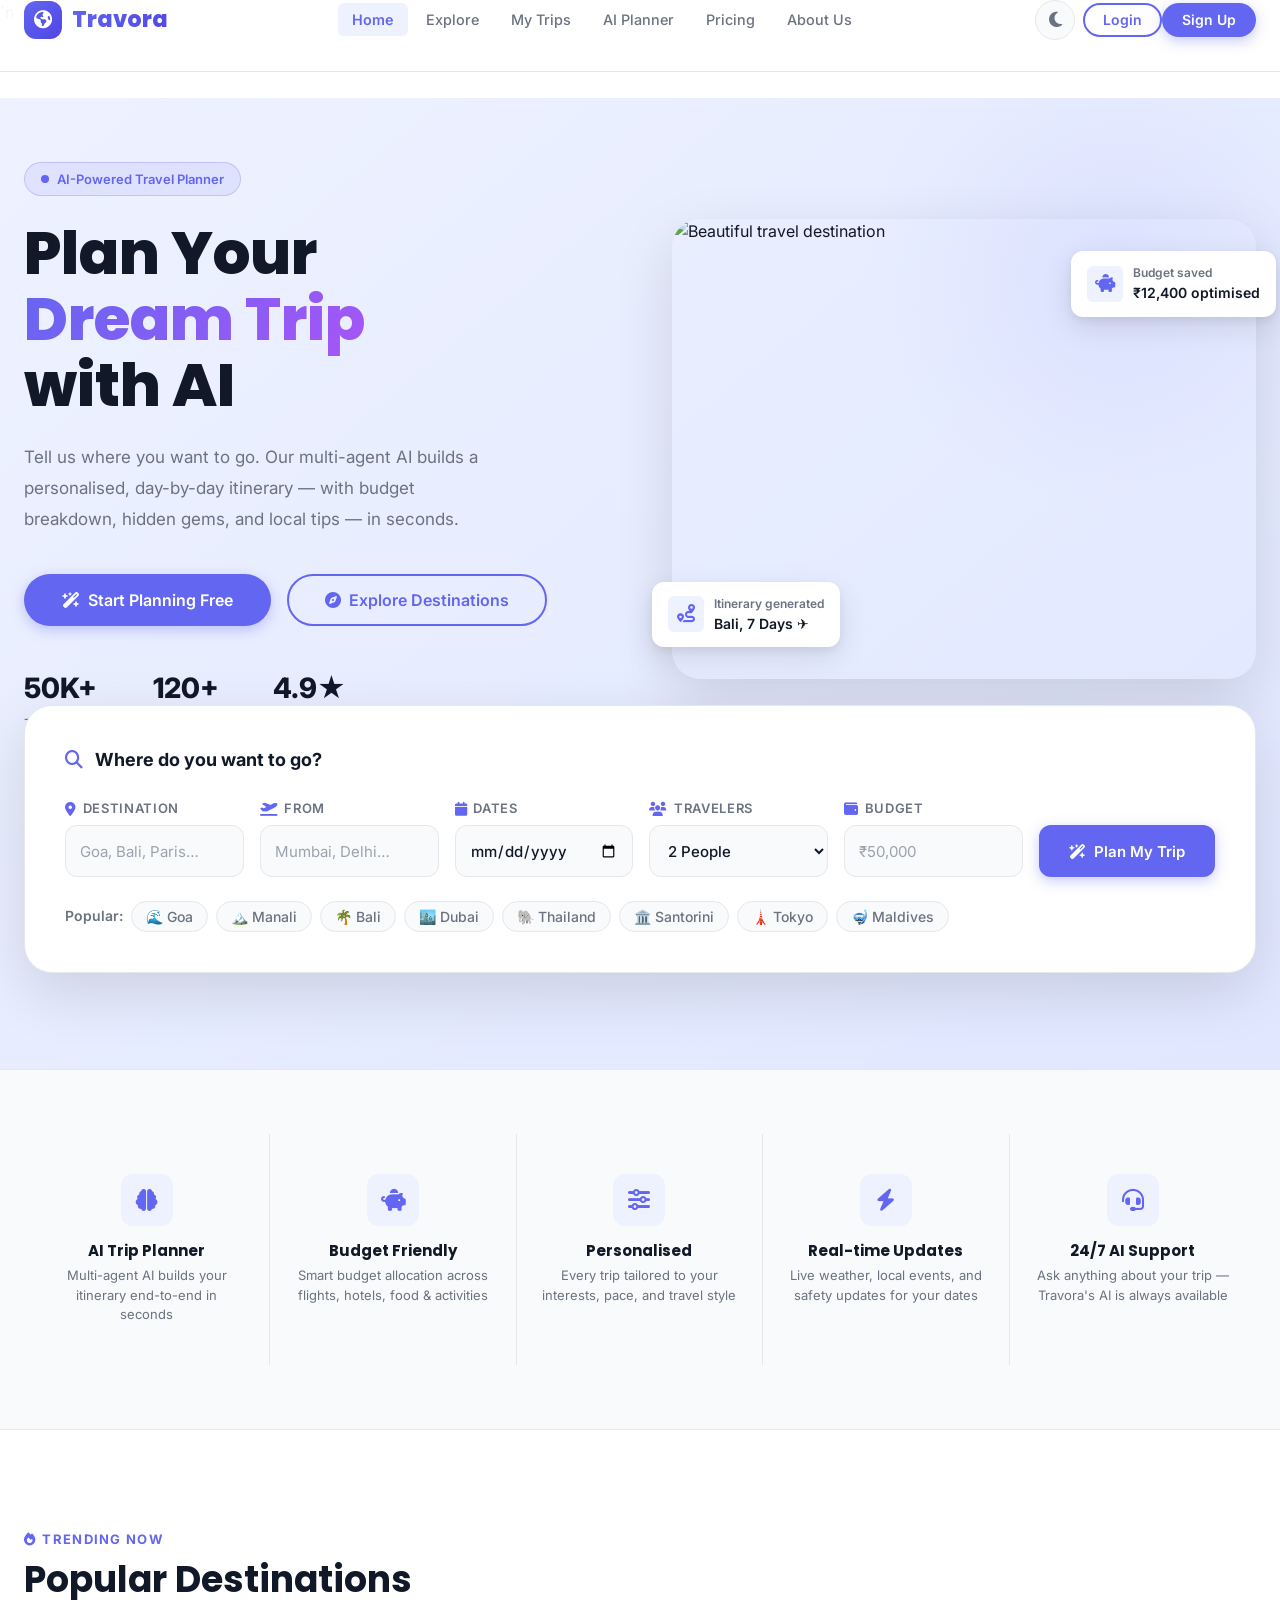
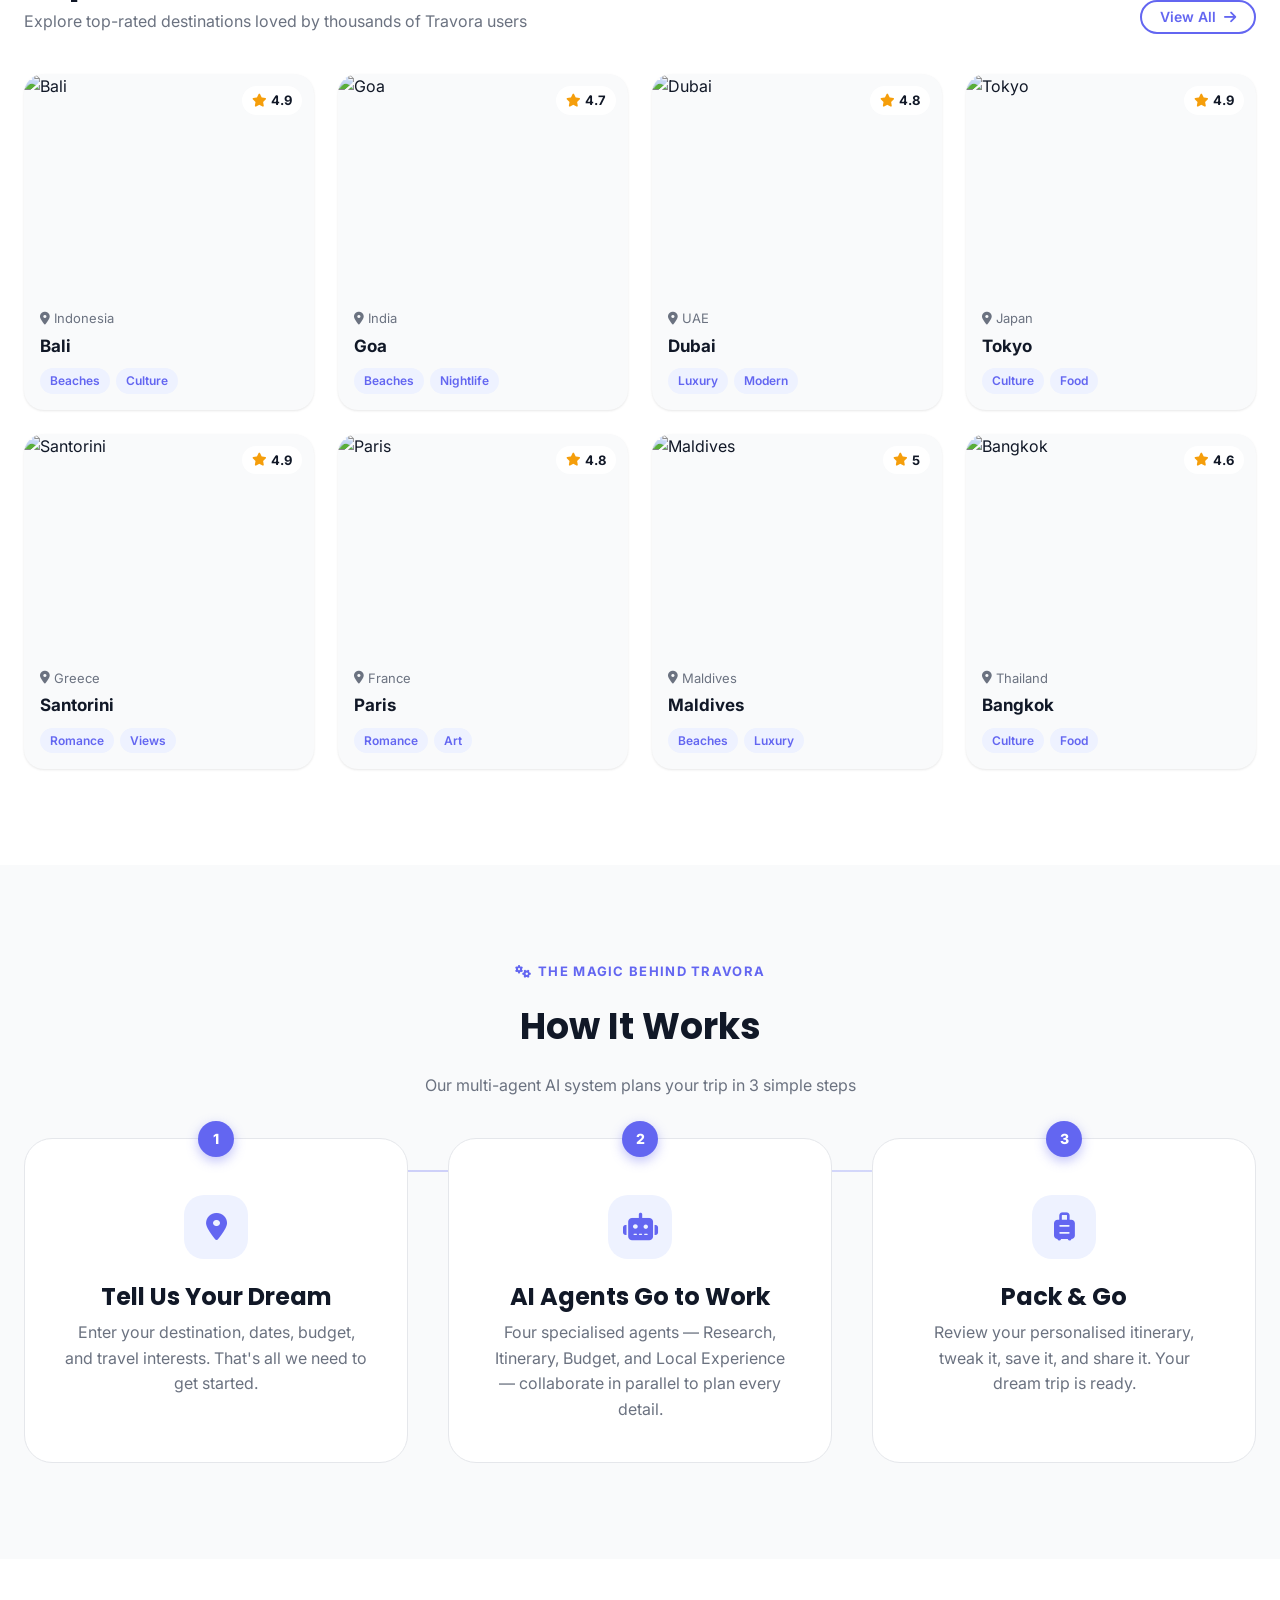
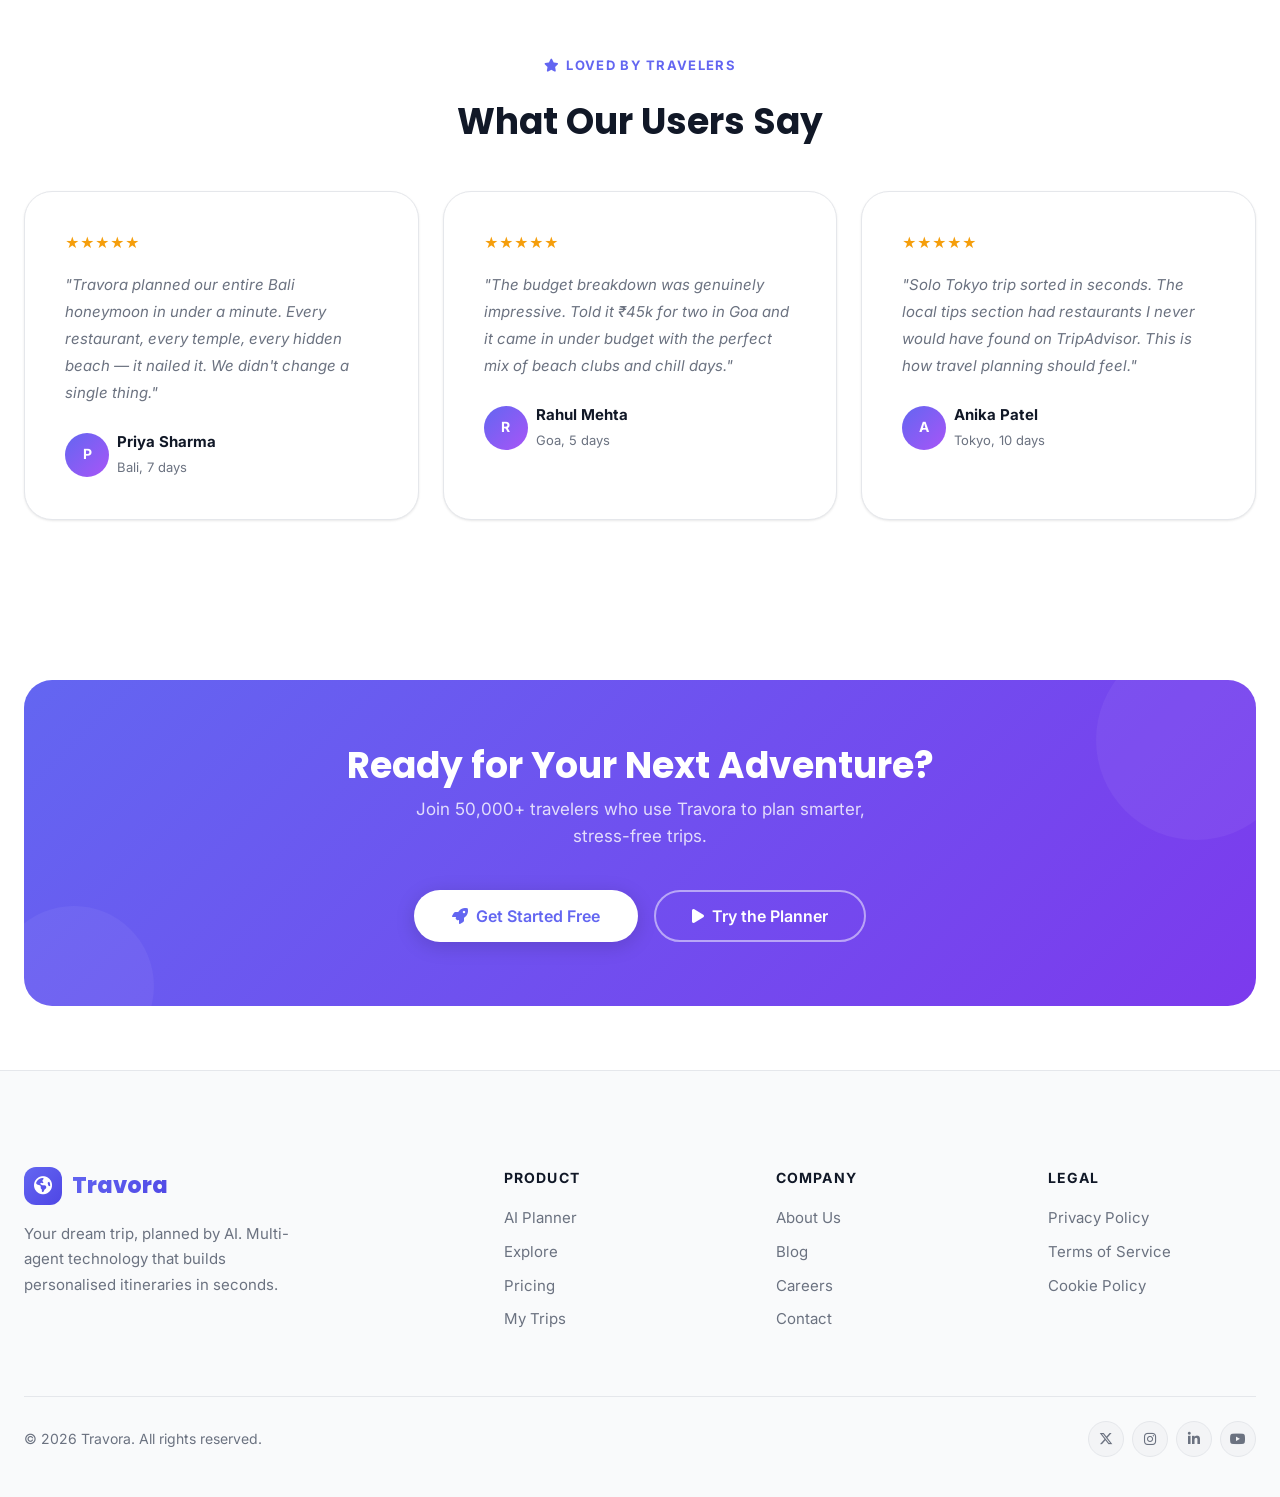
==== commit d7fd2cfb: "Initial commit" ====
--- a/travora-frontend/index.html
+++ b/travora-frontend/index.html
@@ -1,6 +1,6 @@
 <!DOCTYPE html>
 <html lang="en" data-theme="light">
-<head>
+<head>`n    <link rel="icon" type="image/png" href="favicon.png">
   <meta charset="UTF-8" />
   <meta name="viewport" content="width=device-width, initial-scale=1.0" />
   <title>Travora — Your Dream Trip, Planned by AI</title>
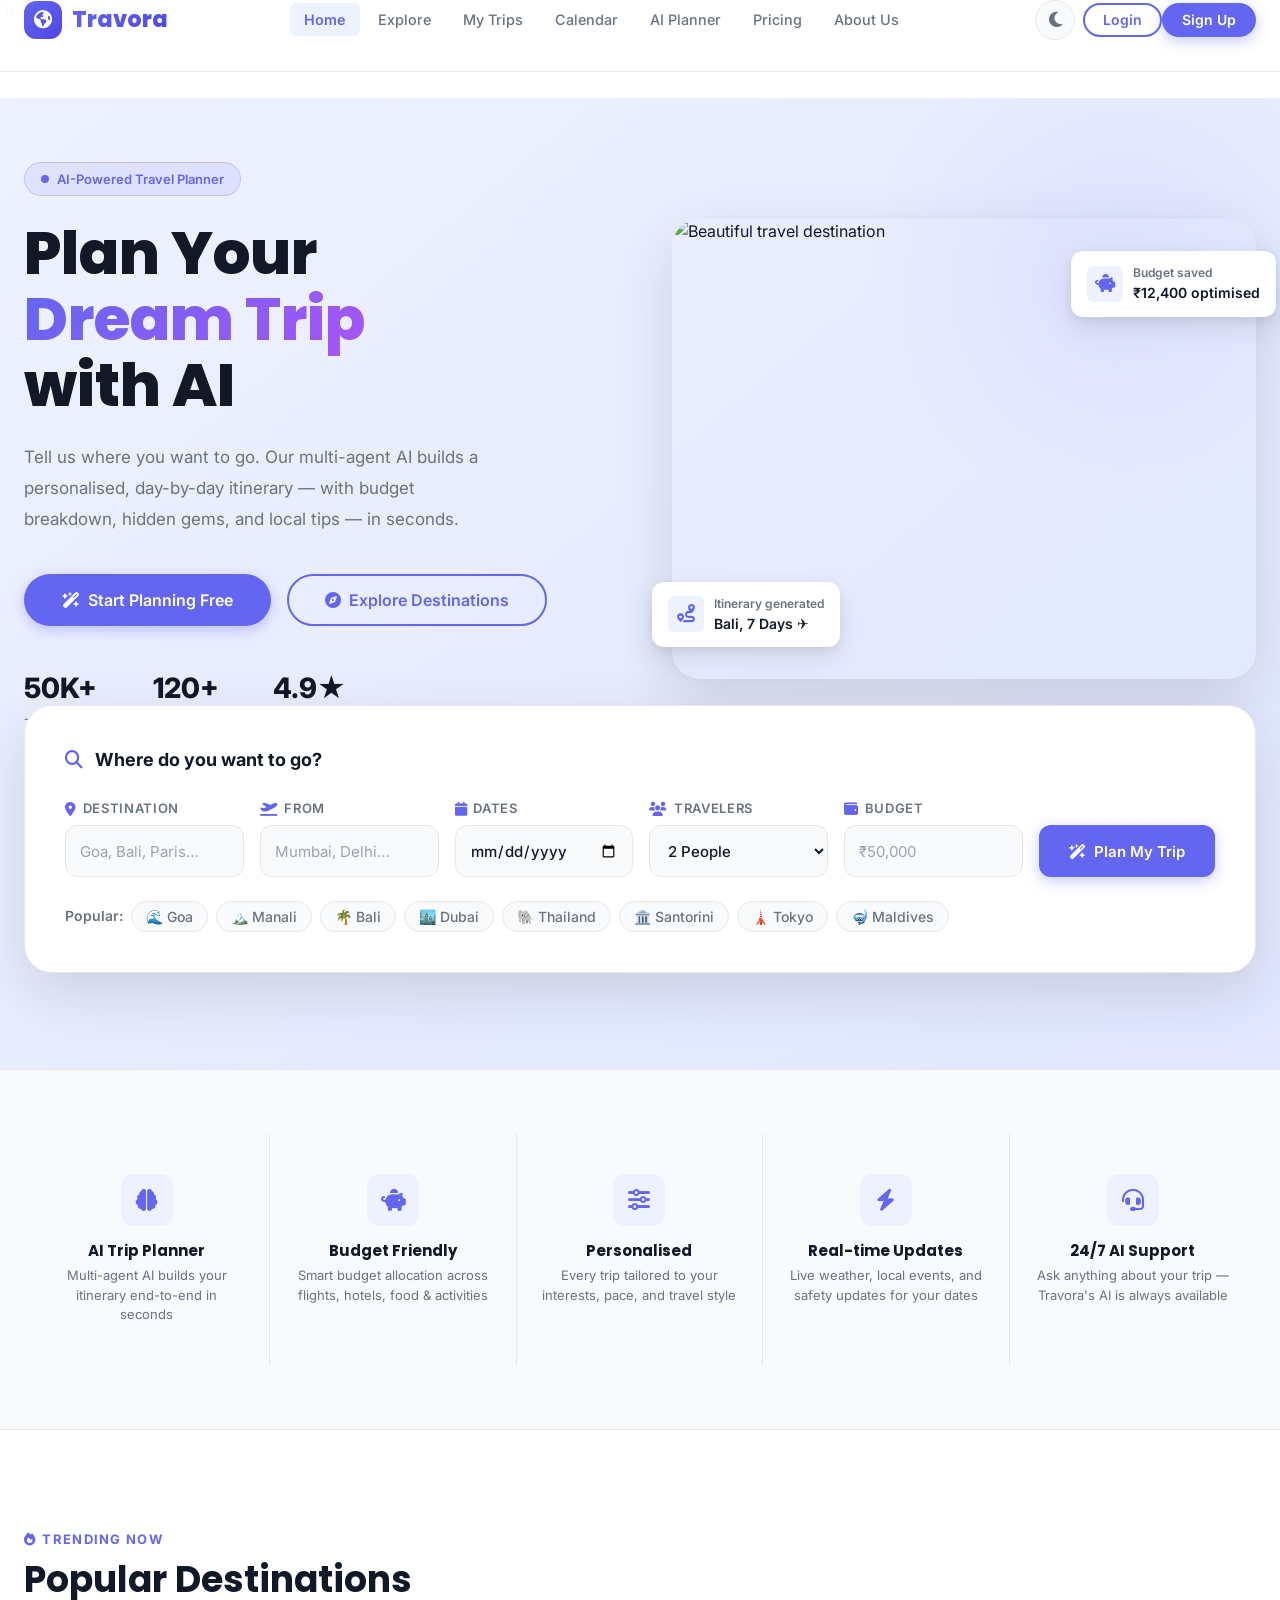
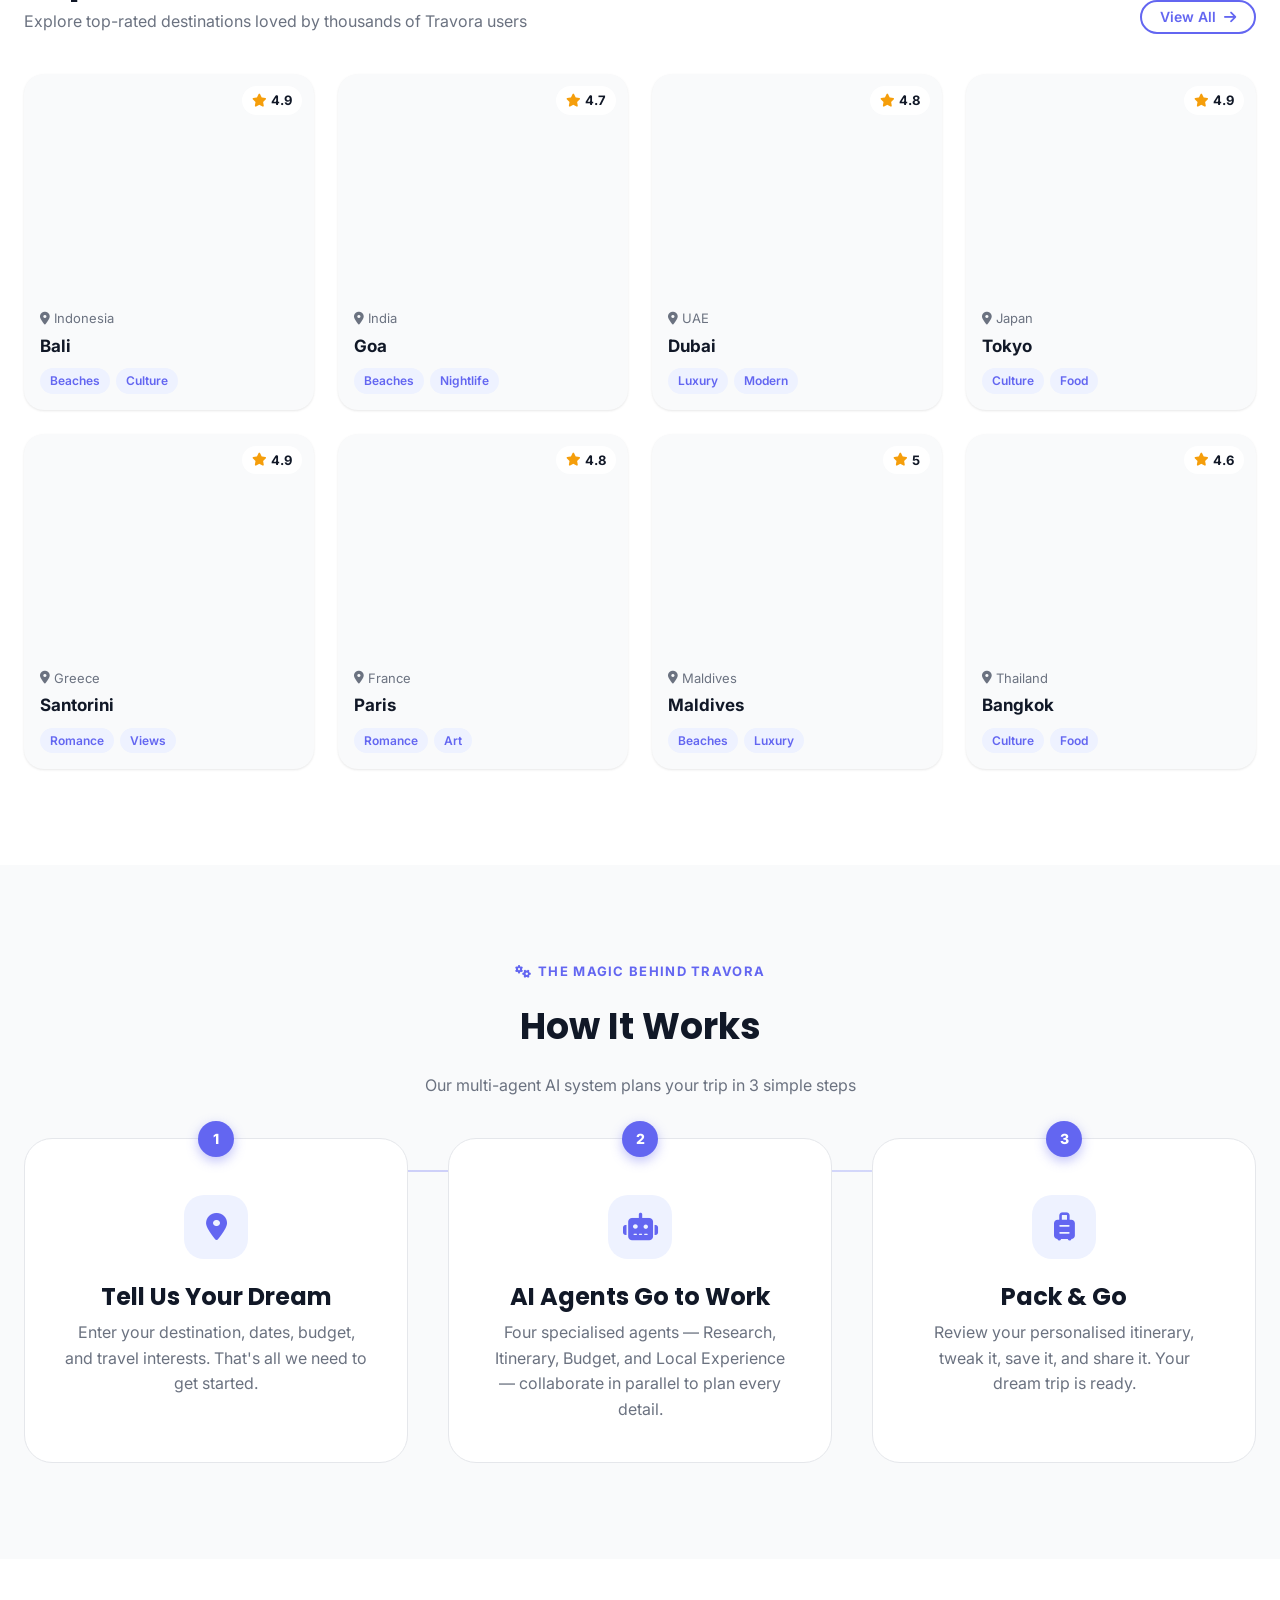
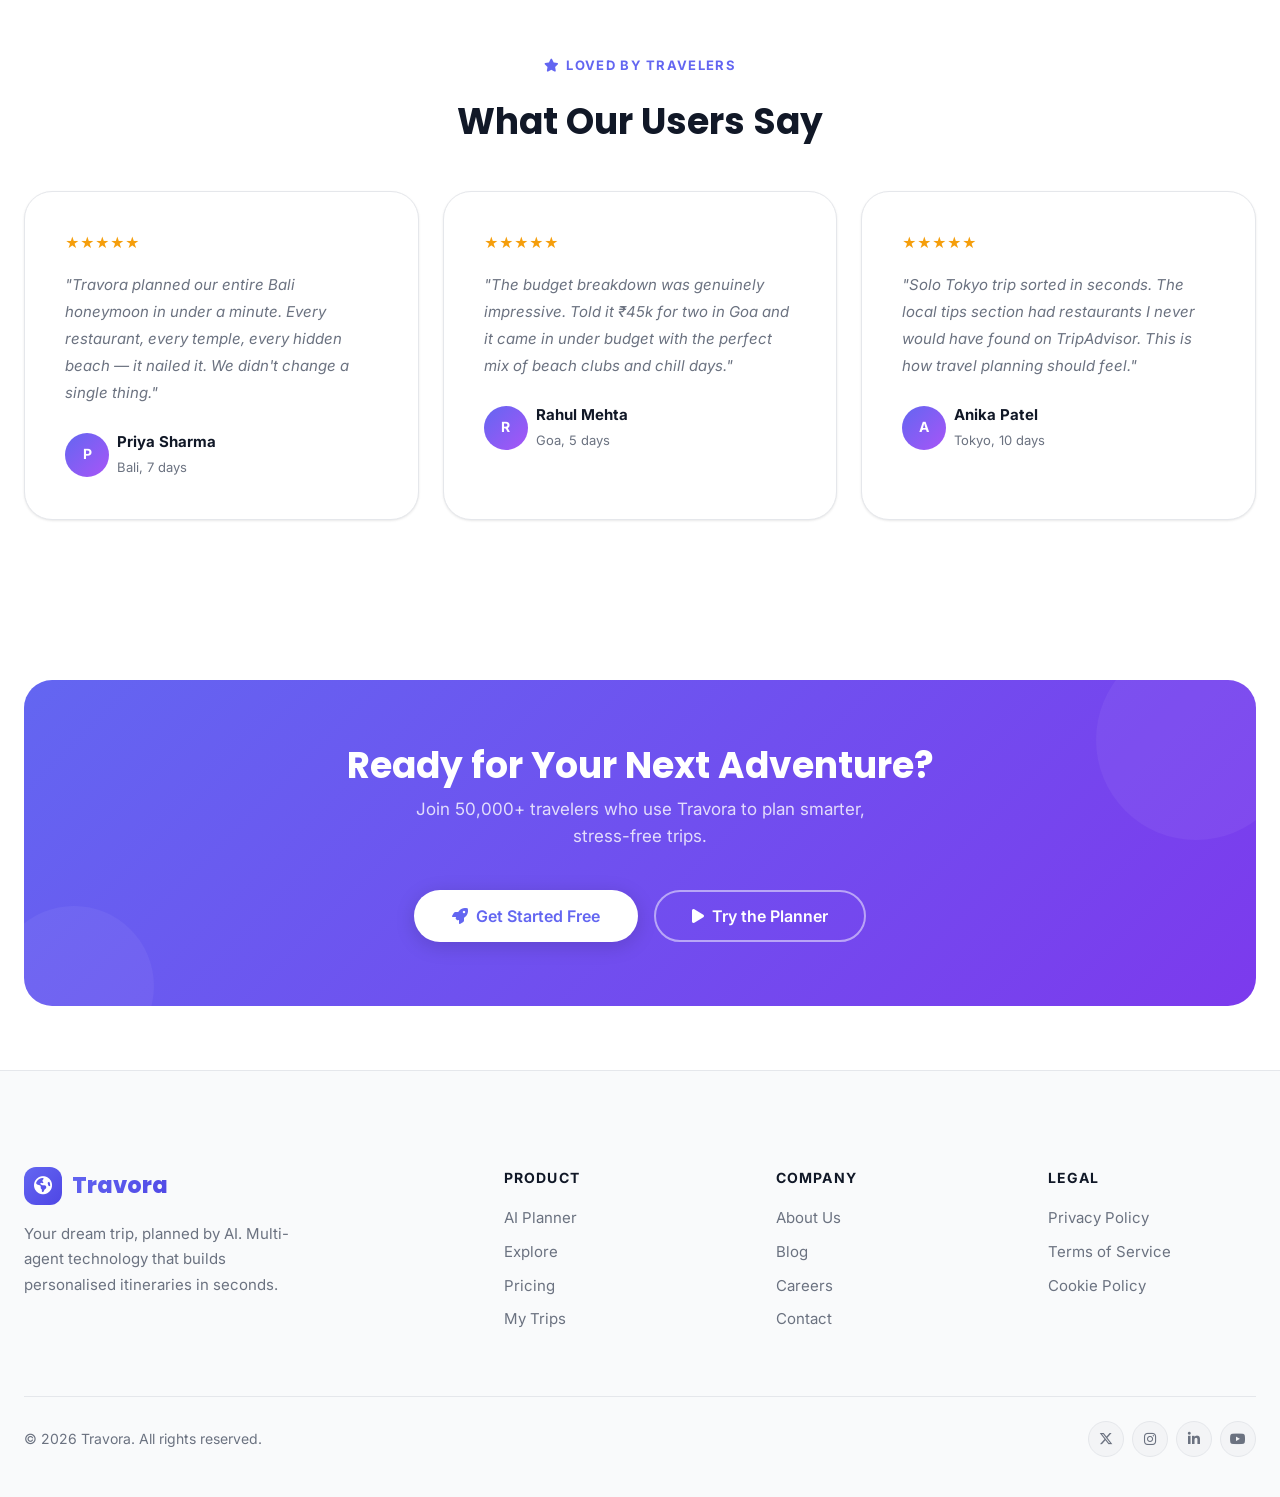
==== commit d8f48a81: "Update Travora codebase and ignore env files" ====
--- a/travora-frontend/index.html
+++ b/travora-frontend/index.html
@@ -27,9 +27,11 @@
         <li><a href="index.html"      class="navbar__link active">Home</a></li>
         <li><a href="explore.html"    class="navbar__link">Explore</a></li>
         <li><a href="my-trips.html"   class="navbar__link" id="nav-my-trips">My Trips</a></li>
+        <li><a href="calendar.html"   class="navbar__link">Calendar</a></li>
         <li><a href="planner.html"    class="navbar__link">AI Planner</a></li>
         <li><a href="pricing.html"    class="navbar__link">Pricing</a></li>
         <li><a href="about.html"      class="navbar__link">About Us</a></li>
+        <li class="nav-admin-link" style="display:none;"><a href="admin.html" class="navbar__link">Admin</a></li>
       </ul>
 
       <div class="navbar__actions">
@@ -55,9 +57,11 @@
     <a href="index.html"    class="navbar__link active">Home</a>
     <a href="explore.html"  class="navbar__link">Explore</a>
     <a href="my-trips.html" class="navbar__link">My Trips</a>
+    <a href="calendar.html" class="navbar__link">Calendar</a>
     <a href="planner.html"  class="navbar__link">AI Planner</a>
     <a href="pricing.html"  class="navbar__link">Pricing</a>
     <a href="about.html"    class="navbar__link">About Us</a>
+    <a href="admin.html"    class="navbar__link nav-admin-link" style="display:none;">Admin</a>
     <div style="border-top:1px solid var(--color-border); padding-top:12px; display:flex; gap:8px; flex-wrap:wrap;" id="mobileAuthNav">
       <a href="login.html"  class="btn btn-outline btn-sm">Login</a>
       <a href="signup.html" class="btn btn-primary btn-sm">Sign Up</a>
